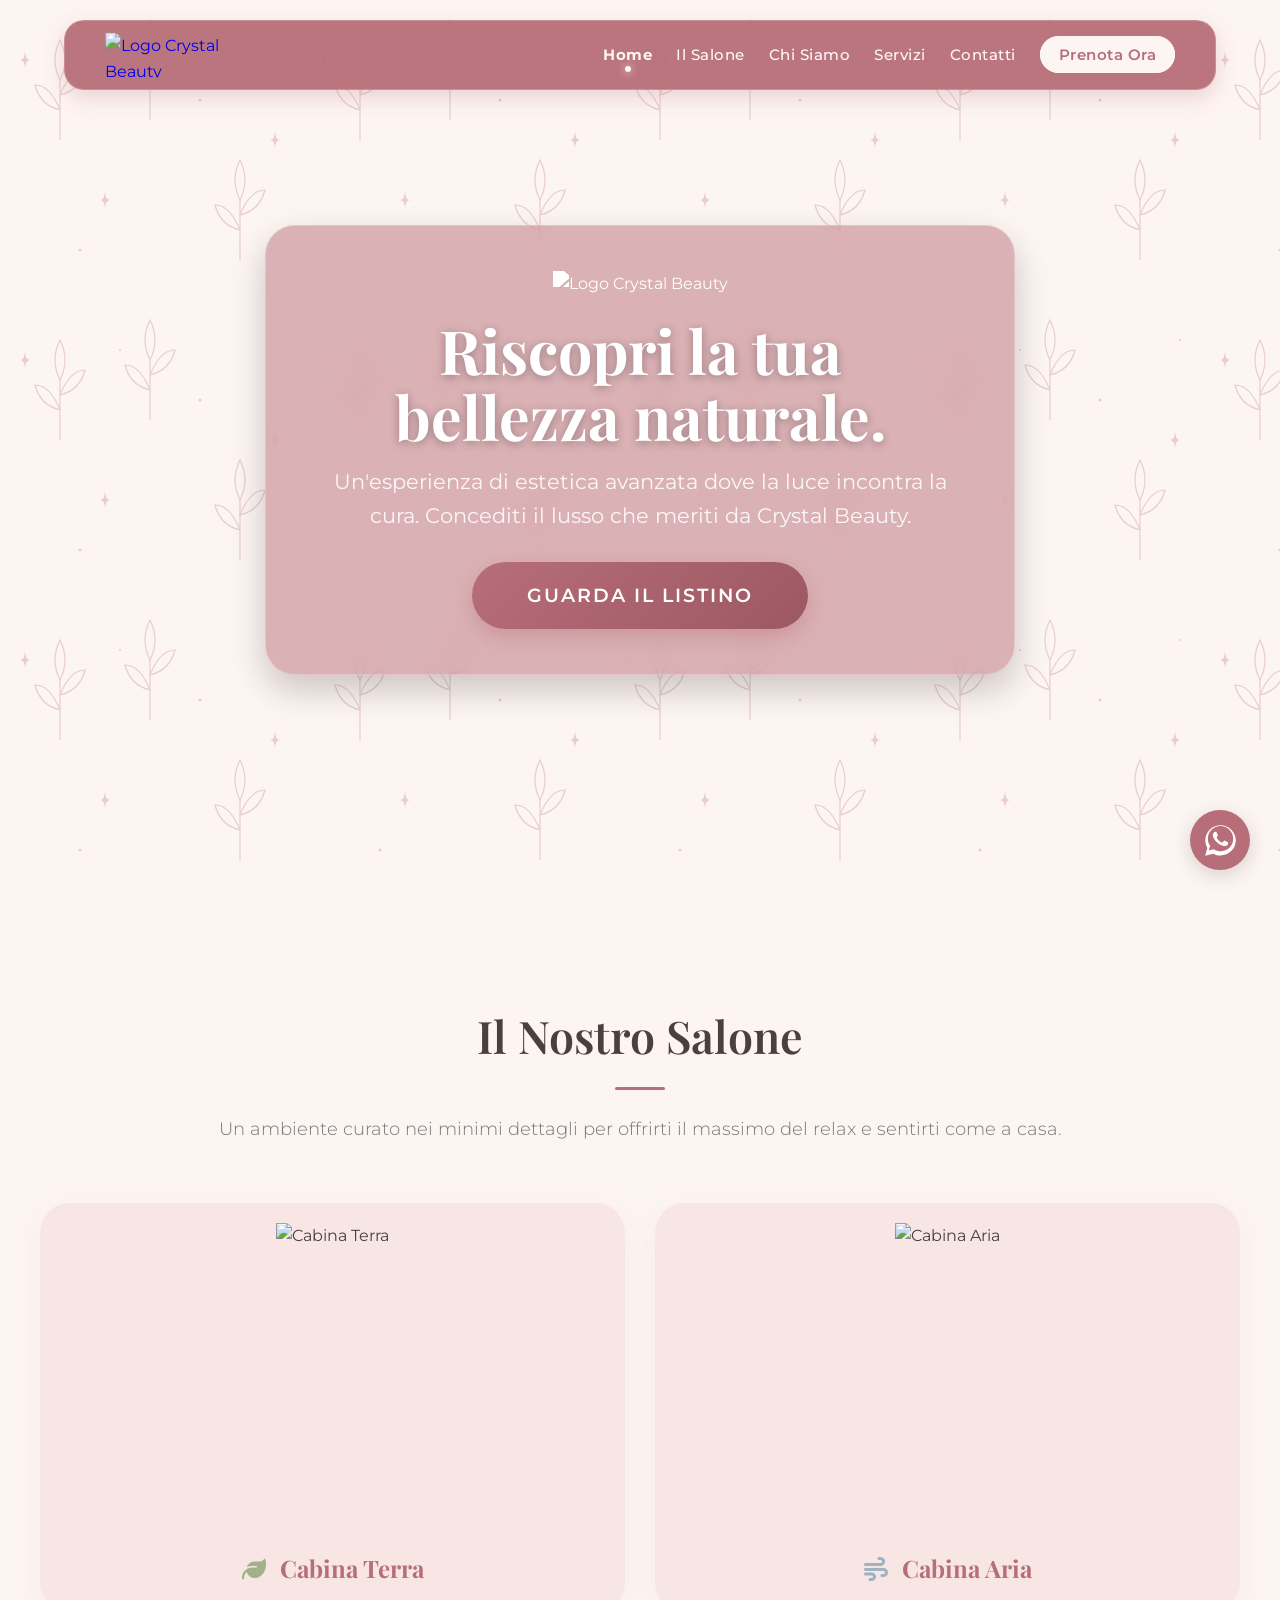
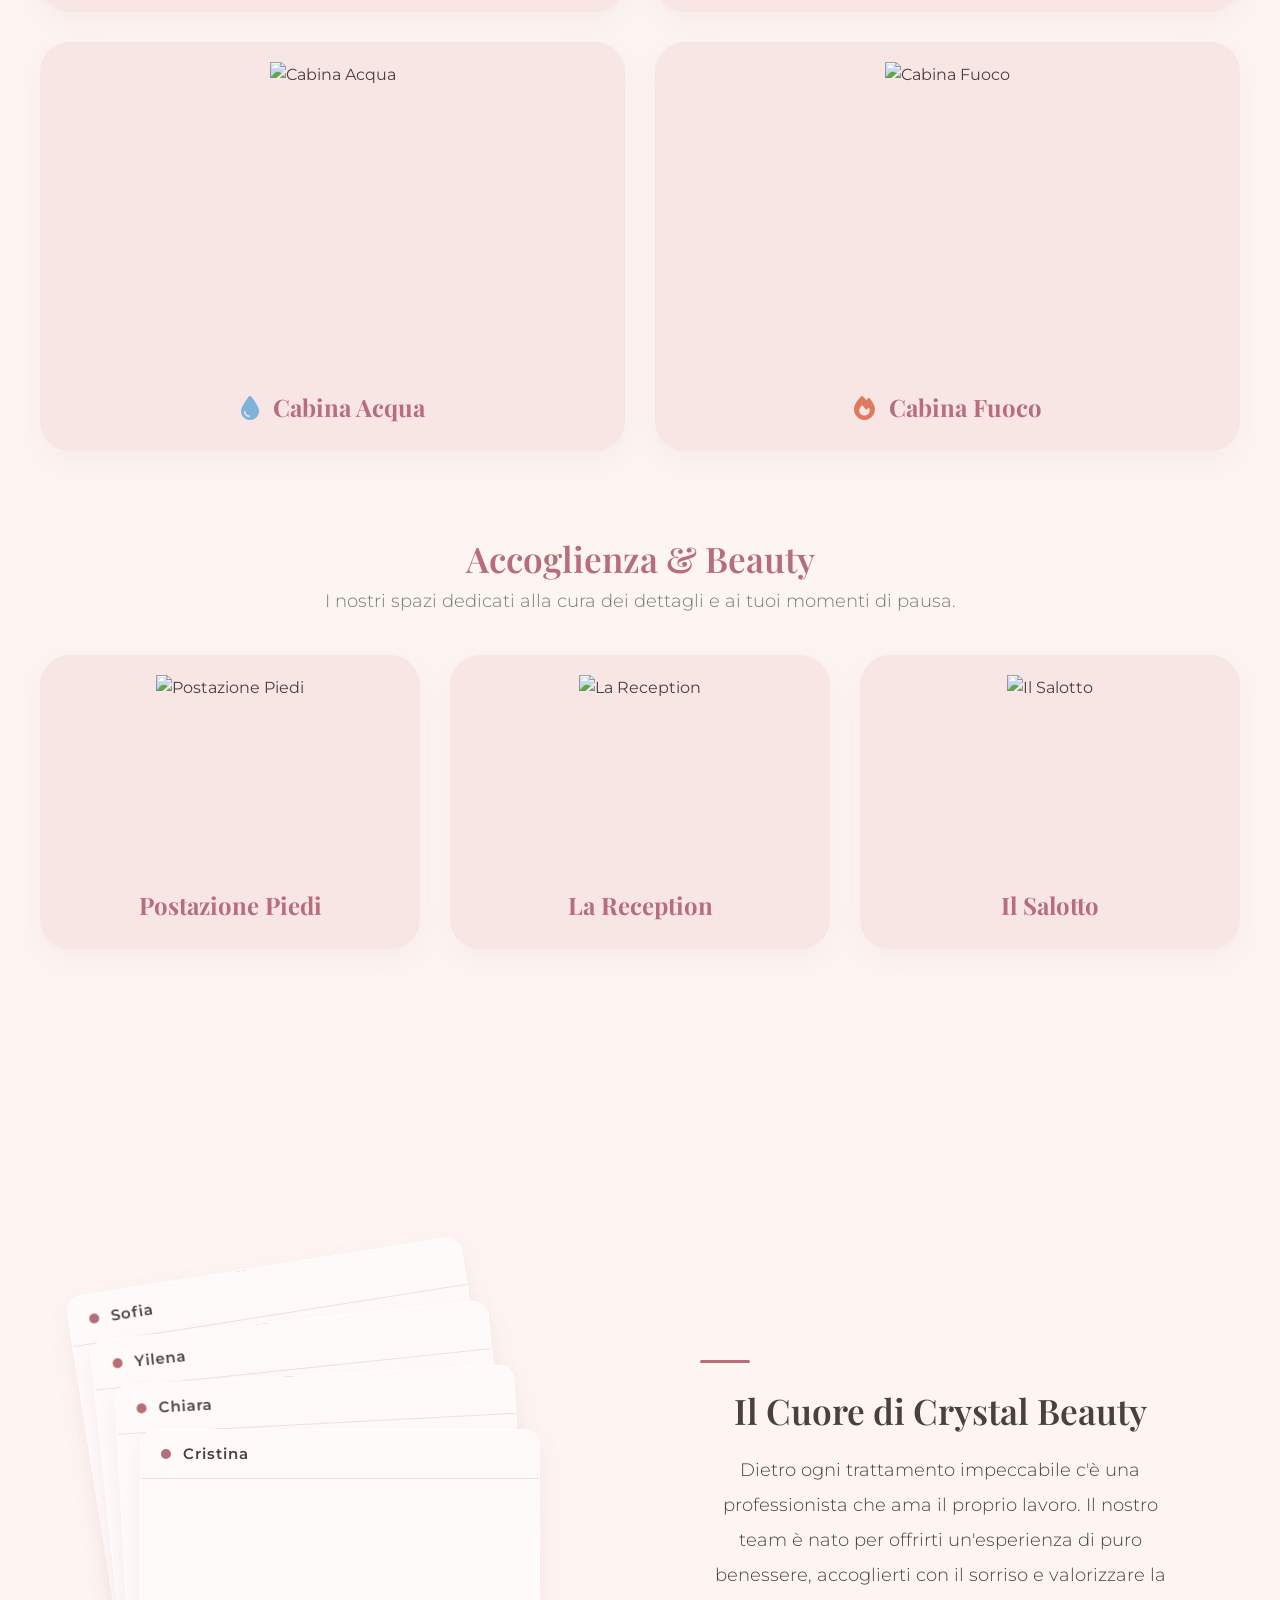
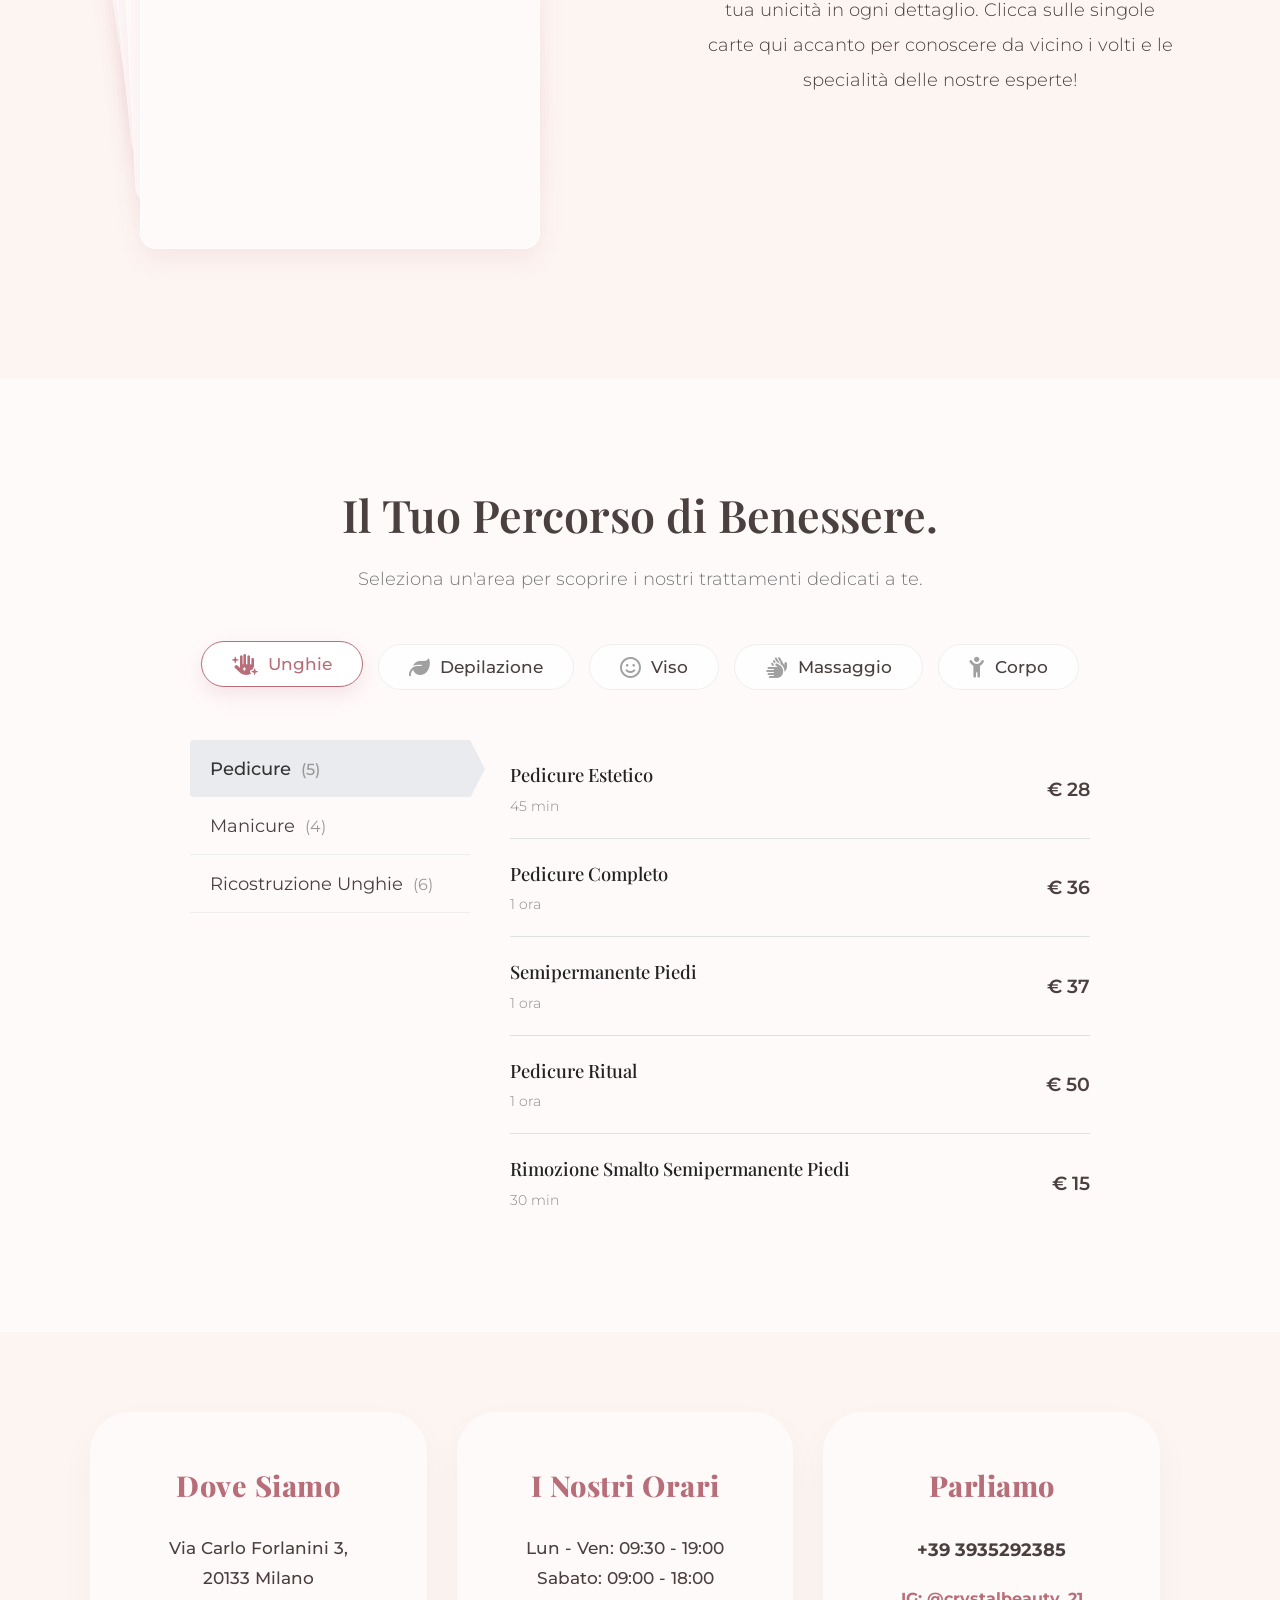
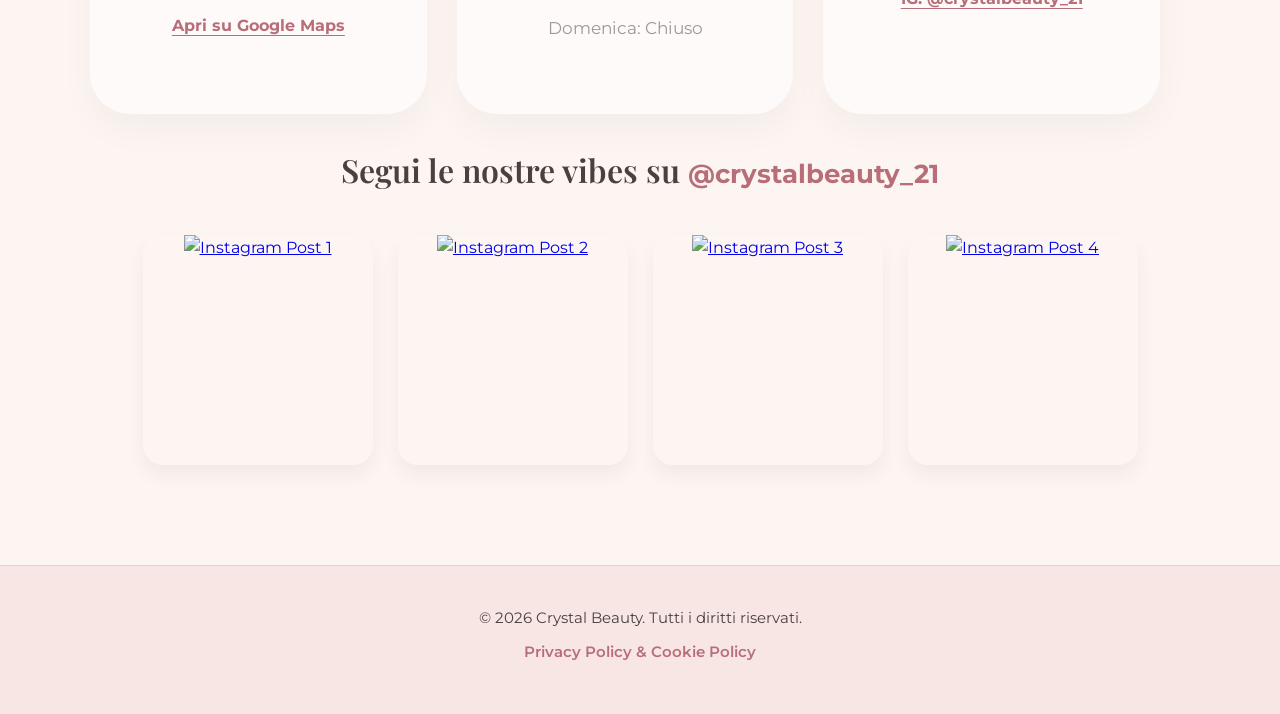
==== index.html @ d7a847da "Add files via upload" ====
<!DOCTYPE html>
<html lang="it">
<head>
    <meta charset="UTF-8">
    <meta name="viewport" content="width=device-width, initial-scale=1.0">
    <title>Crystal Beauty</title>
    <link rel="icon" type="image/png" href="img/logod.png">
    <meta name="description" content="Crystal Beauty: il tuo salone di estetica avanzata a Milano. Prenota ora per un'esperienza premium di benessere, cura del viso, corpo e massaggi.">
    <meta name="theme-color" content="#B76E79"> 
    
    <link rel="stylesheet" href="https://cdnjs.cloudflare.com/ajax/libs/font-awesome/6.4.0/css/all.min.css">
    <link href="https://fonts.googleapis.com/css2?family=Montserrat:wght@300;400;500&family=Playfair+Display:ital,wght@0,400;0,600;1,400&display=swap" rel="stylesheet">
    
    <link rel="stylesheet" href="style.css">
</head>
<body>

    <header class="glass-header">
        <a href="#home" class="logo">
            <img src="img/logo.png" alt="Logo Crystal Beauty" class="header-logo-img">
        </a>

        <nav class="desktop-nav">
            <a href="#home">Home</a>
            <a href="#il-salone">Il Salone</a>
            <a href="#chi-siamo">Chi Siamo</a>
            <a href="#servizi">Servizi</a>
            <a href="#contatti">Contatti</a>
            <a href="https://www.treatwell.it/salone/crystal-beauty-1/" class="nav-btn-prenota" target="_blank">Prenota Ora</a>
        </nav>

        <button class="hamburger-menu" id="hamburger-btn">
            <i class="fa-solid fa-bars"></i>
        </button>
    </header>

    <div class="mobile-menu-overlay" id="mobile-menu">
        <button class="close-menu" id="close-btn"><i class="fa-solid fa-xmark"></i></button>
        <nav class="mobile-nav">
            <a href="#home" class="mobile-link">Home</a>
            <a href="#il-salone" class="mobile-link">Il Salone</a>
            <a href="#chi-siamo" class="mobile-link">Chi Siamo</a>
            <a href="#servizi" class="mobile-link">Servizi</a>
            <a href="#contatti" class="mobile-link">Contatti</a>
            <a href="https://www.treatwell.it/salone/crystal-beauty-1/" class="nav-btn-prenota mobile-prenota" target="_blank">Prenota Ora</a>
        </nav>
    </div>

<section id="home" class="hero-modern">
        <div class="hero-overlay"></div>
        
        <div class="glass-box fade-in-up-slow">
            <img src="img/logo.png" alt="Logo Crystal Beauty" class="glass-logo">
            <h1>Riscopri la tua<br>bellezza naturale.</h1>
            <p>Un'esperienza di estetica avanzata dove la luce incontra la cura. Concediti il lusso che meriti da Crystal Beauty.</p>
            <a href="#servizi" class="btn-elegant">Guarda il listino</a>
        </div>
    </section>


<section id="il-salone" class="salon-section fade-in-up-slow">
    <div class="salon-container">
        
        <div class="section-title-wrapper">
            <h2>Il Nostro Salone</h2>
            <div class="accent-line center-line"></div>
            <p>Un ambiente curato nei minimi dettagli per offrirti il massimo del relax e sentirti come a casa.</p>
        </div>

        <div class="salon-gallery featured-rooms">
            <div class="salon-card theme-terra">
                <div class="salon-img-wrapper">
                    <img src="img/salone/cabina_terra.jpeg" alt="Cabina Terra">
                </div>
                <h4 class="salon-name"><i class="fa-solid fa-leaf"></i> Cabina Terra</h4>
            </div>

            <div class="salon-card theme-aria">
                <div class="salon-img-wrapper">
                    <img src="img/salone/cabina_aria.jpeg" alt="Cabina Aria">
                </div>
                <h4 class="salon-name"><i class="fa-solid fa-wind"></i> Cabina Aria</h4>
            </div>

            <div class="salon-card theme-acqua">
                <div class="salon-img-wrapper">
                    <img src="img/salone/cabina_acqua.jpeg" alt="Cabina Acqua">
                </div>
                <h4 class="salon-name"><i class="fa-solid fa-droplet"></i> Cabina Acqua</h4>
            </div>

            <div class="salon-card theme-fuoco">
                <div class="salon-img-wrapper">
                    <img src="img/salone/cabina_fuoco.jpeg" alt="Cabina Fuoco">
                </div>
                <h4 class="salon-name"><i class="fa-solid fa-fire"></i> Cabina Fuoco</h4>
            </div>
        </div> 

        <div class="section-title-wrapper" style="margin-top: 80px; margin-bottom: 40px;">
            <h3 style="font-family: 'Playfair Display', serif; font-size: 2.2rem; color: var(--oro-rosa);">Accoglienza & Beauty</h3>
            <p>I nostri spazi dedicati alla cura dei dettagli e ai tuoi momenti di pausa.</p>
        </div>

        <div class="salon-gallery secondary-rooms">
            
            <div class="salon-card">
                <div class="salon-img-wrapper">
                    <img src="img/salone/postazione_piedi.jpeg" alt="Postazione Piedi">
                </div>
                <h4 class="salon-name">Postazione Piedi</h4>
            </div>

            <div class="salon-card">
                <div class="salon-img-wrapper">
                    <img src="img/salone/reception.jpeg" alt="La Reception">
                </div>
                <h4 class="salon-name">La Reception</h4>
            </div>

            <div class="salon-card">
                <div class="salon-img-wrapper">
                    <img src="img/salone/salotto.jpeg" alt="Il Salotto">
                </div>
                <h4 class="salon-name">Il Salotto</h4>
            </div>
            
        </div> 

    </div>
</section> 


    <section id="chi-siamo" class="chi-siamo-section">
        <div class="chi-siamo-container fade-in-up-slow">
            
            <div class="team-cards-col">
                <div class="cards-stack">
                    <div class="team-card card-1" data-id="Cristina">
                        <h4 class="card-name">Cristina</h4>
                        <img src="img/chi siamo/cristina.jpeg" alt="Cristina - La Crystal Boss" loading="lazy">
                    </div>
                    
                    <div class="team-card card-2" data-id="Chiara">
                        <h4 class="card-name">Chiara</h4>
                            <img src="img/chi siamo/chiara.jpg" alt="Chiara" loading="lazy">
                    </div>
                    
                    <div class="team-card card-3" data-id="Yilena">
                        <h4 class="card-name">Yilena</h4>
                        <img src="img/chi siamo/yilena.jpg" alt="Yilena" loading="lazy">
                    </div>

                    <div class="team-card card-4" data-id="Sofia">
                        <h4 class="card-name">Sofia</h4>
                        <img src="img/chi siamo/sofia.jpg" alt="Sofia" loading="lazy">
                    </div>
                </div>
            </div>

            <div class="team-text-col">
                <div class="accent-line"></div>
                <div class="dynamic-text-wrapper" id="text-wrapper">
                    <h3 id="team-title">Il Cuore di Crystal Beauty</h3>
                    <p id="team-desc">Dietro ogni trattamento impeccabile c'è una professionista che ama il proprio lavoro. Il nostro team è nato per offrirti un'esperienza di puro benessere, accoglierti con il sorriso e valorizzare la tua unicità in ogni dettaglio. Clicca sulle singole carte qui accanto per conoscere da vicino i volti e le specialità delle nostre esperte!</p>
                </div>
            </div>

        </div>
    </section>

    <!-- ==========================================
     SEZIONE MENU SERVIZI
     ========================================== -->
<section class="services-menu" id="servizi">
    <div class="menu-container fade-in-up-slow">
        
        <!-- Intestazione -->
        <div class="menu-header">
            <h2>Il Tuo Percorso di Benessere.</h2>
            <p>Seleziona un'area per scoprire i nostri trattamenti dedicati a te.</p>
        </div>

        <!-- Tabs di Navigazione (Pills) -->
        <div class="menu-tabs">
            <button class="tab-btn active" data-target="unghie">
                <i class="fa-solid fa-hand-sparkles"></i>
                <span> Unghie</span>
            </button>
            <button class="tab-btn" data-target="depilazione">
                <i class="fa-solid fa-leaf"></i>
                <span> Depilazione</span>
            </button>
            <button class="tab-btn" data-target="viso">
                <i class="fa-regular fa-face-smile"></i>
                <span> Viso</span>
            </button>
            <button class="tab-btn" data-target="massaggio">
                <i class="fa-solid fa-hands"></i>
                <span> Massaggio</span>
            </button>
            <button class="tab-btn" data-target="corpo">
                <i class="fa-solid fa-child-reaching"></i>
                <span> Corpo</span>
            </button>
        </div>

        <!-- Contenitore dei Servizi Dinamici -->
        <div class="menu-content">

            <!-- CATEGORIA: UNGHIE -->
            <div class="service-category active" data-category="unghie">
    
    <div class="split-services-container">
        
        <div class="services-sidebar">
            <button class="sub-tab-btn active" data-sub="pedicure">
                Pedicure <span class="count">(5)</span>
            </button>
            <button class="sub-tab-btn" data-sub="manicure">
                Manicure <span class="count">(4)</span>
            </button>
            <button class="sub-tab-btn" data-sub="ricostruzione">
                Ricostruzione Unghie <span class="count">(6)</span>
            </button>
        </div>

        <div class="services-list-area">

        <!-- PANNELLO PEDICURE (Default Attivo) -->
            <div class="sub-panel active" id="pedicure">
                
                <div class="service-list-item">
                    <div class="service-list-info">
                        <h4>Pedicure Estetico</h4>
                        <p class="duration">45 min </p>
                    </div>
                    <div class="service-list-action">
                        <span class="price">€ 28</span>
                        </div>
                </div>

                <div class="service-list-item">
                    <div class="service-list-info">
                        <h4>Pedicure Completo</h4>
                        <p class="duration">1 ora </p>
                    </div>
                    <div class="service-list-action">
                        <span class="price">€ 36</span>
                    </div>
                </div>

                <div class="service-list-item">
                    <div class="service-list-info">
                        <h4>Semipermanente Piedi</h4>
                        <p class="duration">1 ora </p>
                    </div>
                    <div class="service-list-action">
                        <span class="price">€ 37</span>
                    </div>
                </div>

                <div class="service-list-item">
                    <div class="service-list-info">
                        <h4>Pedicure Ritual</h4>
                        <p class="duration">1 ora </p>
                    </div>
                    <div class="service-list-action">
                        <span class="price">€ 50</span>
                    </div>
                </div>

                <div class="service-list-item">
                    <div class="service-list-info">
                        <h4>Rimozione Smalto Semipermanente Piedi</h4>
                        <p class="duration">30 min </p>
                    </div>
                    <div class="service-list-action">
                        <span class="price">€ 15</span>
                    </div>
                </div>

            </div>

            <!-- PANNELLO: MANICURE -->
            <div class="sub-panel" id="manicure">
                
                <div class="service-list-item">
                    <div class="service-list-info">
                        <h4>Manicure Semipermanente</h4>
                        <p class="duration">1 ora</p>
                    </div>
                    <div class="service-list-action">
                        <span class="price">€ 37</span>
                    </div>
                </div>

                <div class="service-list-item">
                    <div class="service-list-info">
                        <h4>Manicure Ritual</h4>
                        <p class="duration">40 min</p>
                    </div>
                    <div class="service-list-action">
                        <span class="price">€ 30</span>
                    </div>
                </div>

                <div class="service-list-item">
                    <div class="service-list-info">
                        <h4>Manicure</h4>
                        <p class="duration">30 min</p>
                    </div>
                    <div class="service-list-action">
                        <span class="price">€ 17</span>
                    </div>
                </div>

                <div class="service-list-item">
                    <div class="service-list-info">
                        <h4>Rimozione Smalto semipermanente mani</h4>
                        <p class="duration">30 min</p>
                    </div>
                    <div class="service-list-action">
                        <span class="price">€ 15</span>
                    </div>
                </div>

            </div>

            <!-- PANNELLO: RICOSTRUZIONE -->
            <div class="sub-panel" id="ricostruzione">
                
                <div class="service-list-item">
                    <div class="service-list-info">
                        <h4>Ricostruzione Unghie Gel</h4>
                        <p class="duration">2 ore</p>
                    </div>
                    <div class="service-list-action">
                        <span class="price">€ 80</span>
                    </div>
                </div>

                <div class="service-list-item">
                    <div class="service-list-info">
                        <h4>Refill Unghie Gel</h4>
                        <p class="duration">1 ora 15 min</p>
                    </div>
                    <div class="service-list-action">
                        <span class="price">€ 42</span>
                    </div>
                </div>

                <div class="service-list-item">
                    <div class="service-list-info">
                        <h4>Indurimento in Gel Unghia Naturale</h4>
                        <p class="duration">1 ora 15 min</p>
                    </div>
                    <div class="service-list-action">
                        <span class="price">€ 56</span>
                    </div>
                </div>

                <div class="service-list-item">
                    <div class="service-list-info">
                        <h4>Rimozione Gel</h4>
                        <p class="duration">30 min</p>
                    </div>
                    <div class="service-list-action">
                        <span class="price">€ 20</span>
                    </div>
                </div>

                <div class="service-list-item">
                    <div class="service-list-info">
                        <h4>French o Babyboomer</h4>
                        <p class="duration">15 min</p>
                    </div>
                    <div class="service-list-action">
                        <span class="price">€ 5</span>
                    </div>
                </div>

                <div class="service-list-item">
                    <div class="service-list-info">
                        <h4>Nail Art</h4>
                        <p class="duration">15 min</p>
                    </div>
                    <div class="service-list-action">
                        <span class="price">€ 5</span>
                    </div>
                </div>

            </div>

        </div>
    </div>
</div>

            <!-- ========================================== -->
            <!-- CATEGORIA: DEPILAZIONE                     -->
            <!-- ========================================== -->
            <!-- Ricorda: NESSUN 'active' qui nel contenitore principale -->
            <div class="service-category" data-category="depilazione">
                
                <div class="split-services-container">
                    
                    <!-- Sidebar Sinistra -->
                    <div class="services-sidebar">
                        <button class="sub-tab-btn active" data-sub="cera-brasiliana">
                            Epilazione Cera Brasiliana Skin's <span class="count">(4)</span>
                        </button>
                        <button class="sub-tab-btn" data-sub="cera-classica">
                            Epilazione Cera Classica <span class="count">(6)</span>
                        </button>
                        <button class="sub-tab-btn" data-sub="permanente">
                            Epilazione Permanente <span class="count">(4)</span>
                        </button>
                        <!-- <button class="sub-tab-btn" data-sub="a-cera">
                            Epilazione A Cera <span class="count">(1)</span>
                        </button> -->
                    </div>

                    <!-- Area Lista Destra -->
                    <div class="services-list-area">
                        
                        <!-- PANNELLO: CERA BRASILIANA -->
                        <div class="sub-panel active" id="cera-brasiliana">
                            
                            <!-- TENDINA 1: Gambe -->
                            <div class="accordion-item">
                                <!-- Intestazione cliccabile con freccia -->
                                <div class="accordion-header">
                                    <h4 class="serif-title">Cera Brasiliana Gambe Skin's</h4>
                                    <span class="accordion-icon"><i class="fa-solid fa-chevron-down"></i></span>
                                </div>
                                
                                <!-- Sottomenu a comparsa -->
                                <div class="accordion-content">
                                    <div class="sub-service-row">
                                        <div class="service-list-info">
                                            <h4>Mezza Gamba</h4>
                                            <p class="duration">30 min</p>
                                        </div>
                                        <div class="service-list-action">
                                            <span class="price">€ 25</span>
                                        </div>
                                    </div>
                                    <div class="sub-service-row">
                                        <div class="service-list-info">
                                            <h4>Cosce</h4>
                                            <p class="duration">20 min</p>
                                        </div>
                                        <div class="service-list-action">
                                            <span class="price">€ 28</span>
                                        </div>
                                    </div>
                                    <div class="sub-service-row">
                                        <div class="service-list-info">
                                            <h4>Gamba Intera</h4>
                                            <p class="duration">45 min</p>
                                        </div>
                                        <div class="service-list-action">
                                            <span class="price">€ 45</span>
                                        </div>
                                    </div>
                                </div>
                            </div>

                            <!-- TENDINA 2: Inguine -->
                            <div class="accordion-item">
                                <div class="accordion-header">
                                    <h4 class="serif-title">Cera Brasiliana Inguine Skin's</h4>
                                    <span class="accordion-icon"><i class="fa-solid fa-chevron-down"></i></span>
                                </div>
                                
                                <div class="accordion-content">
                                    <div class="sub-service-row">
                                        <div class="service-list-info">
                                            <h4>Inguine Parziale</h4>
                                            <p class="duration">15 min</p>
                                        </div>
                                        <div class="service-list-action">
                                            <span class="price">€ 22</span>
                                        </div>
                                    </div>
                                    <div class="sub-service-row">
                                        <div class="service-list-info">
                                            <h4>Inguine Brasiliano</h4>
                                            <p class="duration">30 min</p>
                                        </div>
                                        <div class="service-list-action">
                                            <span class="price">€ 27</span>
                                        </div>
                                    </div>
                                    <div class="sub-service-row">
                                        <div class="service-list-info">
                                            <h4>Inguine Totale</h4>
                                            <p class="duration">30 min</p>
                                        </div>
                                        <div class="service-list-action">
                                            <span class="price">€ 35</span>
                                        </div>
                                    </div>
                                </div>
                            </div>

                            <!-- TENDINA 3: Braccia -->
                            <div class="accordion-item">
                                <div class="accordion-header">
                                    <h4 class="serif-title">Cera Brasiliana Braccia Skin's</h4>
                                    <span class="accordion-icon"><i class="fa-solid fa-chevron-down"></i></span>
                                </div>
                                
                                <div class="accordion-content">
                                    <div class="sub-service-row">
                                        <div class="service-list-info">
                                            <h4>Ascelle</h4>
                                            <p class="duration">15 min</p>
                                        </div>
                                        <div class="service-list-action">
                                            <span class="price">€ 16</span>
                                        </div>
                                    </div>

                                    <div class="sub-service-row">
                                        <div class="service-list-info">
                                            <h4>Avambraccio</h4>
                                            <p class="duration">20 min</p>
                                        </div>
                                        <div class="service-list-action">
                                            <span class="price">€ 19</span>
                                        </div>
                                    </div>

                                    <div class="sub-service-row">
                                        <div class="service-list-info">
                                            <h4>Braccia Intere</h4>
                                            <p class="duration">30 min</p>
                                        </div>
                                        <div class="service-list-action">
                                            <span class="price">€ 31</span>
                                        </div>
                                    </div>
                                </div>
                            </div>

                        <!-- TENDINA 4: Uomo - Corpo -->
                            <div class="accordion-item">
                                <div class="accordion-header">
                                    <h4 class="serif-title">Uomo - Cera Brasiliana Corpo Skins</h4>
                                    <span class="accordion-icon"><i class="fa-solid fa-chevron-down"></i></span>
                                </div>
                                
                                <div class="accordion-content">
                                    <div class="sub-service-row">
                                        <div class="service-list-info">
                                            <h4>Ascelle</h4>
                                            <p class="duration">20 min</p>
                                        </div>
                                        <div class="service-list-action">
                                            <span class="price">€ 20</span>
                                        </div>
                                    </div>

                                    <div class="sub-service-row">
                                        <div class="service-list-info">
                                            <h4>Spalle</h4>
                                            <p class="duration">25 min</p>
                                        </div>
                                        <div class="service-list-action">
                                            <span class="price">€ 21</span>
                                        </div>
                                    </div>

                                    <div class="sub-service-row">
                                        <div class="service-list-info">
                                            <h4>Mezza gamba</h4>
                                            <p class="duration">30 min</p>
                                        </div>
                                        <div class="service-list-action">
                                            <span class="price">€ 30</span>
                                        </div>
                                    </div>

                                    <div class="sub-service-row">
                                        <div class="service-list-info">
                                            <h4>Gamba intera</h4>
                                            <p class="duration">50 min</p>
                                        </div>
                                        <div class="service-list-action">
                                            <span class="price">€ 55</span>
                                        </div>
                                    </div>

                                    <div class="sub-service-row">
                                        <div class="service-list-info">
                                            <h4>Braccia intere</h4>
                                            <p class="duration">30 min</p>
                                        </div>
                                        <div class="service-list-action">
                                            <span class="price">€ 37</span>
                                        </div>
                                    </div>

                                    <div class="sub-service-row">
                                        <div class="service-list-info">
                                            <h4>Schiena</h4>
                                            <p class="duration">30 min</p>
                                        </div>
                                        <div class="service-list-action">
                                            <span class="price">€ 37</span>
                                        </div>
                                    </div>

                                    <div class="sub-service-row">
                                        <div class="service-list-info">
                                            <h4>Addome completo</h4>
                                            <p class="duration">45 min</p>
                                        </div>
                                        <div class="service-list-action">
                                            <span class="price">€ 42</span>
                                        </div>
                                    </div>

                                </div>
                            </div>

                        </div> <!-- Fine Pannello -->


                        <!-- PANNELLO: CERA CLASSICA -->
                        <div class="sub-panel" id="cera-classica">
                            
                            <!-- 1. TENDINA: Cera Gambe -->
                            <div class="accordion-item">
                                <div class="accordion-header">
                                    <h4 class="serif-title">Cera Gambe</h4>
                                    <span class="accordion-icon"><i class="fa-solid fa-chevron-down"></i></span>
                                </div>
                                
                                <div class="accordion-content">
                                    <div class="sub-service-row">
                                        <div class="service-list-info">
                                            <h4>Mezza Gamba</h4>
                                            <p class="duration">15 min</p>
                                        </div>
                                        <div class="service-list-action">
                                            <span class="price">€ 17</span>
                                        </div>
                                    </div>
                                    <div class="sub-service-row">
                                        <div class="service-list-info">
                                            <h4>Gamba Intera</h4>
                                            <p class="duration">30 min</p>
                                        </div>
                                        <div class="service-list-action">
                                            <span class="price">€ 29</span>
                                        </div>
                                    </div>
                                </div>
                            </div>

                            <!-- 2. TENDINA: Cera Inguine -->
                            <div class="accordion-item">
                                <div class="accordion-header">
                                    <h4 class="serif-title">Cera Inguine</h4>
                                    <span class="accordion-icon"><i class="fa-solid fa-chevron-down"></i></span>
                                </div>
                                
                                <div class="accordion-content">
                                    <div class="sub-service-row">
                                        <div class="service-list-info">
                                            <h4>Inguine brasiliana</h4>
                                            <p class="duration">15 min</p>
                                        </div>
                                        <div class="service-list-action">
                                            <span class="price">€ 15</span>
                                        </div>
                                    </div>
                                    <div class="sub-service-row">
                                        <div class="service-list-info">
                                            <h4>Inguine totale</h4>
                                            <p class="duration">15 min</p>
                                        </div>
                                        <div class="service-list-action">
                                            <span class="price">€ 17</span>
                                        </div>
                                    </div>
                                </div>
                            </div>

                            <!-- 3. SERVIZIO SINGOLO: Cera Ascelle -->
                            <div class="service-list-item">
                                <div class="service-list-info">
                                    <h4 class="serif-title">Cera Ascelle</h4>
                                    <p class="duration">15 min</p>
                                </div>
                                <div class="service-list-action">
                                    <span class="price">€ 10</span>
                                </div>
                            </div>

                            <!-- 4. SERVIZIO SINGOLO: Cera Braccia -->
                            <div class="service-list-item">
                                <div class="service-list-info">
                                    <h4 class="serif-title">Cera Braccia</h4>
                                    <p class="duration">20 min</p>
                                </div>
                                <div class="service-list-action">
                                    <span class="price">€ 14</span>
                                </div>
                            </div>

                            <!-- 5. SERVIZIO SINGOLO: Cera Glutei -->
                            <div class="service-list-item">
                                <div class="service-list-info">
                                    <h4 class="serif-title">Cera Glutei</h4>
                                    <p class="duration">15 min</p>
                                </div>
                                <div class="service-list-action">
                                    <span class="price">€ 10</span>
                                </div>
                            </div>

                            <!-- 6. TENDINA: Uomo - Cera Corpo -->
                            <div class="accordion-item">
                                <div class="accordion-header">
                                    <h4 class="serif-title">Uomo - Cera Corpo</h4>
                                    <span class="accordion-icon"><i class="fa-solid fa-chevron-down"></i></span>
                                </div>
                                
                                <div class="accordion-content">
                                    <div class="sub-service-row">
                                        <div class="service-list-info">
                                            <h4>Ascelle</h4>
                                            <p class="duration">20 min</p>
                                        </div>
                                        <div class="service-list-action">
                                            <span class="price">€ 10</span>
                                        </div>
                                    </div>

                                    <div class="sub-service-row">
                                        <div class="service-list-info">
                                            <h4>Spalle</h4>
                                            <p class="duration">20 min</p>
                                        </div>
                                        <div class="service-list-action">
                                            <span class="price">€ 15</span>
                                        </div>
                                    </div>

                                    <div class="sub-service-row">
                                        <div class="service-list-info">
                                            <h4>Braccia Intere</h4>
                                            <p class="duration">30 min</p>
                                        </div>
                                        <div class="service-list-action">
                                            <span class="price">€ 17</span>
                                        </div>
                                    </div>

                                    <div class="sub-service-row">
                                        <div class="service-list-info">
                                            <h4>Addome</h4>
                                            <p class="duration">30 min</p>
                                        </div>
                                        <div class="service-list-action">
                                            <span class="price">€ 30</span>
                                        </div>
                                    </div>

                                    <div class="sub-service-row">
                                        <div class="service-list-info">
                                            <h4>Schiena</h4>
                                            <p class="duration">30 min</p>
                                        </div>
                                        <div class="service-list-action">
                                            <span class="price">€ 30</span>
                                        </div>
                                    </div>

                                    <div class="sub-service-row">
                                        <div class="service-list-info">
                                            <h4>Gamba Intera</h4>
                                            <p class="duration">50 min</p>
                                        </div>
                                        <div class="service-list-action">
                                            <span class="price">€ 32</span>
                                        </div>
                                    </div>
                                </div>
                            </div>

                        </div> <!-- Fine Pannello Cera Classica -->

                        <!-- PANNELLO: PERMANENTE -->
                        <div class="sub-panel" id="permanente">
                            
                            <!-- 1. TENDINA: Epilazione Laser Viso -->
                            <div class="accordion-item">
                                <div class="accordion-header">
                                    <h4 class="serif-title">Epilazione Laser Viso</h4>
                                    <span class="accordion-icon"><i class="fa-solid fa-chevron-down"></i></span>
                                </div>
                                <div class="accordion-content">
                                    <div class="sub-service-row">
                                        <div class="service-list-info">
                                            <h4>Basette</h4>
                                            <p class="duration">15 min</p>
                                        </div>
                                        <div class="service-list-action">
                                            <span class="price">€ 30</span>
                                        </div>
                                    </div>
                                    <div class="sub-service-row">
                                        <div class="service-list-info">
                                            <h4>Labbro Superiore</h4>
                                            <p class="duration">15 min</p>
                                        </div>
                                        <div class="service-list-action">
                                            <span class="price">€ 30</span>
                                        </div>
                                    </div>
                                    <div class="sub-service-row">
                                        <div class="service-list-info">
                                            <h4>Mento</h4>
                                            <p class="duration">15 min</p>
                                        </div>
                                        <div class="service-list-action">
                                            <span class="price">€ 30</span>
                                        </div>
                                    </div>
                                </div>
                            </div>

                            <!-- 2. TENDINA: Epilazione Laser Corpo -->
                            <div class="accordion-item">
                                <div class="accordion-header">
                                    <h4 class="serif-title">Epilazione Laser Corpo</h4>
                                    <span class="accordion-icon"><i class="fa-solid fa-chevron-down"></i></span>
                                </div>
                                <div class="accordion-content">
                                    <div class="sub-service-row">
                                        <div class="service-list-info">
                                            <h4>Ascelle</h4>
                                            <p class="duration">15 min</p>
                                        </div>
                                        <div class="service-list-action"><span class="price">€ 30</span></div>
                                    </div>
                                    <div class="sub-service-row">
                                        <div class="service-list-info">
                                            <h4>Linea Alba</h4>
                                            <p class="duration">15 min</p>
                                        </div>
                                        <div class="service-list-action"><span class="price">€ 30</span></div>
                                    </div>
                                    <div class="sub-service-row">
                                        <div class="service-list-info">
                                            <h4>Mani</h4>
                                            <p class="duration">15 min</p>
                                        </div>
                                        <div class="service-list-action"><span class="price">€ 30</span></div>
                                    </div>
                                    <div class="sub-service-row">
                                        <div class="service-list-info">
                                            <h4>Piedi</h4>
                                            <p class="duration">15 min</p>
                                        </div>
                                        <div class="service-list-action"><span class="price">€ 30</span></div>
                                    </div>
                                    <div class="sub-service-row">
                                        <div class="service-list-info">
                                            <h4>Addome</h4>
                                            <p class="duration">15 min</p>
                                        </div>
                                        <div class="service-list-action"><span class="price">€ 40</span></div>
                                    </div>
                                    <div class="sub-service-row">
                                        <div class="service-list-info">
                                            <h4>Glutei</h4>
                                            <p class="duration">15 min</p>
                                        </div>
                                        <div class="service-list-action"><span class="price">€ 40</span></div>
                                    </div>
                                    <div class="sub-service-row">
                                        <div class="service-list-info">
                                            <h4>Inguine</h4>
                                            <p class="duration">20 min</p>
                                        </div>
                                        <div class="service-list-action"><span class="price">€ 40</span></div>
                                    </div>
                                    <div class="sub-service-row">
                                        <div class="service-list-info">
                                            <h4>Schiena</h4>
                                            <p class="duration">15 min</p>
                                        </div>
                                        <div class="service-list-action"><span class="price">€ 50</span></div>
                                    </div>
                                    <div class="sub-service-row">
                                        <div class="service-list-info">
                                            <h4>Braccia</h4>
                                            <p class="duration">15 min</p>
                                        </div>
                                        <div class="service-list-action"><span class="price">€ 60</span></div>
                                    </div>
                                    <div class="sub-service-row">
                                        <div class="service-list-info">
                                            <h4>Mezza Gamba</h4>
                                            <p class="duration">30 min</p>
                                        </div>
                                        <div class="service-list-action"><span class="price">€ 80</span></div>
                                    </div>
                                    <div class="sub-service-row">
                                        <div class="service-list-info">
                                            <h4>Coscia</h4>
                                            <p class="duration">30 min</p>
                                        </div>
                                        <div class="service-list-action"><span class="price">€ 90</span></div>
                                    </div>
                                    <div class="sub-service-row">
                                        <div class="service-list-info">
                                            <h4>Gamba Intera</h4>
                                            <p class="duration">1 ora</p>
                                        </div>
                                        <div class="service-list-action"><span class="price">€ 160</span></div>
                                    </div>
                                </div>
                            </div>

                            <!-- 3. TENDINA: Uomo - Epilazione Laser Viso -->
                            <div class="accordion-item">
                                <div class="accordion-header">
                                    <h4 class="serif-title">Uomo - Epilazione Laser Viso</h4>
                                    <span class="accordion-icon"><i class="fa-solid fa-chevron-down"></i></span>
                                </div>
                                <div class="accordion-content">
                                    <div class="sub-service-row">
                                        <div class="service-list-info">
                                            <h4>Basette</h4>
                                            <p class="duration">15 min</p>
                                        </div>
                                        <div class="service-list-action"><span class="price">€ 30</span></div>
                                    </div>
                                    <div class="sub-service-row">
                                        <div class="service-list-info">
                                            <h4>Zigomi</h4>
                                            <p class="duration">15 min</p>
                                        </div>
                                        <div class="service-list-action"><span class="price">€ 30</span></div>
                                    </div>
                                    <div class="sub-service-row">
                                        <div class="service-list-info">
                                            <h4>Collo</h4>
                                            <p class="duration">30 min</p>
                                        </div>
                                        <div class="service-list-action"><span class="price">€ 40</span></div>
                                    </div>
                                </div>
                            </div>

                            <!-- 4. TENDINA: Uomo - Epilazione Laser Corpo -->
                            <div class="accordion-item">
                                <div class="accordion-header">
                                    <h4 class="serif-title">Uomo - Epilazione Laser Corpo</h4>
                                    <span class="accordion-icon"><i class="fa-solid fa-chevron-down"></i></span>
                                </div>
                                <div class="accordion-content">
                                    <div class="sub-service-row">
                                        <div class="service-list-info">
                                            <h4>Mani</h4>
                                            <p class="duration">15 min</p>
                                        </div>
                                        <div class="service-list-action"><span class="price">€ 30</span></div>
                                    </div>
                                    <div class="sub-service-row">
                                        <div class="service-list-info">
                                            <h4>Piedi</h4>
                                            <p class="duration">15 min</p>
                                        </div>
                                        <div class="service-list-action"><span class="price">€ 30</span></div>
                                    </div>
                                    <div class="sub-service-row">
                                        <div class="service-list-info">
                                            <h4>Ascelle</h4>
                                            <p class="duration">15 min</p>
                                        </div>
                                        <div class="service-list-action"><span class="price">€ 40</span></div>
                                    </div>
                                    <div class="sub-service-row">
                                        <div class="service-list-info">
                                            <h4>Spalle</h4>
                                            <p class="duration">30 min</p>
                                        </div>
                                        <div class="service-list-action"><span class="price">€ 40</span></div>
                                    </div>
                                    <div class="sub-service-row">
                                        <div class="service-list-info">
                                            <h4>Addome</h4>
                                            <p class="duration">30 min</p>
                                        </div>
                                        <div class="service-list-action"><span class="price">€ 50</span></div>
                                    </div>
                                    <div class="sub-service-row">
                                        <div class="service-list-info">
                                            <h4>Schiena</h4>
                                            <p class="duration">30 min</p>
                                        </div>
                                        <div class="service-list-action"><span class="price">€ 50</span></div>
                                    </div>
                                    <div class="sub-service-row">
                                        <div class="service-list-info">
                                            <h4>Braccia Intere</h4>
                                            <p class="duration">30 min</p>
                                        </div>
                                        <div class="service-list-action"><span class="price">€ 68</span></div>
                                    </div>
                                    <div class="sub-service-row">
                                        <div class="service-list-info">
                                            <h4>Mezza Gamba</h4>
                                            <p class="duration">40 min</p>
                                        </div>
                                        <div class="service-list-action"><span class="price">€ 90</span></div>
                                    </div>
                                    <div class="sub-service-row">
                                        <div class="service-list-info">
                                            <h4>Gamba Intera</h4>
                                            <p class="duration">1 ora</p>
                                        </div>
                                        <div class="service-list-action"><span class="price">€ 180</span></div>
                                    </div>
                                </div>
                            </div>

                        </div> <!-- Fine Pannello Permanente -->

                    </div>
                </div>
            </div>
            <!-- ========================================== -->
            <!-- FINE CATEGORIA DEPILAZIONE                 -->
            <!-- ========================================== -->

            <!-- ========================================== -->
            <!-- CATEGORIA: VISO                            -->
            <!-- ========================================== -->
            <div class="service-category" data-category="viso">
                
                <div class="split-services-container">
                    
                    <!-- Sidebar Sinistra -->
                    <div class="services-sidebar">
                        <button class="sub-tab-btn active" data-sub="trattamenti-viso">
                            Trattamenti Viso <span class="count">(7)</span>
                        </button>
                        <button class="sub-tab-btn" data-sub="pulizia-viso">
                            Pulizia Viso <span class="count">(4)</span>
                        </button>
                        <button class="sub-tab-btn" data-sub="trattamenti-rapidi">
                            Trattamenti Rapidi <span class="count">(2)</span>
                        </button>
                        <button class="sub-tab-btn" data-sub="macchinario">
                            Macchinari Avanzati <span class="count">(1)</span>
                        </button>
                    </div>

                    <!-- Area Lista Destra -->
                    <div class="services-list-area">
                        
                        <!-- PANNELLO 1: Trattamenti Viso (Attivo di default) -->
                        <div class="sub-panel active" id="trattamenti-viso">
                            
                            <div class="service-list-item">
                                <div class="service-list-info">
                                    <h4 class="serif-title">Skin Test</h4>
                                    <p class="duration">30 min</p>
                                </div>
                                <div class="service-list-action">
                                    <span class="price">€ 40</span>
                                </div>
                            </div>

                            <div class="service-list-item">
                                <div class="service-list-info">
                                    <h4 class="serif-title">Ha Hero Trattamento Idratante Rimpolpante</h4>
                                    <p class="duration">1 ora</p>
                                </div>
                                <div class="service-list-action">
                                    <span class="price">€ 60</span>
                                </div>
                            </div>

                            <div class="service-list-item">
                                <div class="service-list-info">
                                    <h4 class="serif-title">Sensitive Trattamento Pelli Sensibili</h4>
                                    <p class="duration">1 ora</p>
                                </div>
                                <div class="service-list-action">
                                    <span class="price">€ 55</span>
                                </div>
                            </div>

                            <div class="service-list-item">
                                <div class="service-list-info">
                                    <h4 class="serif-title">Purifying Trattamento Purificante</h4>
                                    <p class="duration">1 ora</p>
                                </div>
                                <div class="service-list-action">
                                    <span class="price">€ 55</span>
                                </div>
                            </div>

                            <div class="service-list-item">
                                <div class="service-list-info">
                                    <h4 class="serif-title">Trattamento Viso DETOXIUM</h4>
                                    <p class="duration">1 ora</p>
                                </div>
                                <div class="service-list-action">
                                    <span class="price">€ 55</span>
                                </div>
                            </div>

                            <div class="service-list-item">
                                <div class="service-list-info">
                                    <h4 class="serif-title">Iconic Trattamento Antietà</h4>
                                    <p class="duration">1 ora</p>
                                </div>
                                <div class="service-list-action">
                                    <span class="price">€ 60</span>
                                </div>
                            </div>

                            <div class="service-list-item">
                                <div class="service-list-info">
                                    <h4 class="serif-title">Icon Time Trattamento Viso Antietà Rimpolpante</h4>
                                    <p class="duration">1 ora</p>
                                </div>
                                <div class="service-list-action">
                                    <span class="price">€ 70</span>
                                </div>
                            </div>

                        </div> <!-- Fine Pannello Trattamenti Viso -->

                       <!-- PANNELLO 2: Pulizia Viso -->
                        <div class="sub-panel" id="pulizia-viso">
                            
                            <div class="service-list-item">
                                <div class="service-list-info">
                                    <h4 class="serif-title">Pulizia Viso</h4>
                                    <p class="duration">1 ora</p>
                                </div>
                                <div class="service-list-action">
                                    <span class="price">€ 50</span>
                                </div>
                            </div>

                            <div class="service-list-item">
                                <div class="service-list-info">
                                    <h4 class="serif-title">Pulizia Viso con Ultrasuoni</h4>
                                    <p class="duration">1 ora</p>
                                </div>
                                <div class="service-list-action">
                                    <span class="price">€ 60</span>
                                </div>
                            </div>

                            <div class="service-list-item">
                                <div class="service-list-info">
                                    <h4 class="serif-title">Pulizia Viso con Microdermoabrasione</h4>
                                    <p class="duration">1 ora</p>
                                </div>
                                <div class="service-list-action">
                                    <span class="price">€ 70</span>
                                </div>
                            </div>

                            <div class="service-list-item">
                                <div class="service-list-info">
                                    <h4 class="serif-title">Diamond Microdermoabrasione Viso</h4>
                                    <p class="duration">1 ora</p>
                                </div>
                                <div class="service-list-action">
                                    <span class="price">€ 70</span>
                                </div>
                            </div>

                        </div> <!-- Fine Pannello Pulizia Viso -->

                        <!-- PANNELLO 3: Macchinario Avanzato -->
                        <div class="sub-panel" id="macchinario">
                            

                            <div class="service-list-item">
                                <div class="service-list-info">
                                    <h4 class="serif-title">Radiofrequenza Viso</h4>
                                    <p class="duration">1 ora</p>
                                </div>
                                <div class="service-list-action">
                                    <span class="price">€ 89</span>
                                </div>
                            </div>

                        </div> <!-- Fine Pannello Macchinario avanzato -->

                        <!-- PANNELLO 4: Trattamenti Rapidi -->
                        <div class="sub-panel" id="trattamenti-rapidi">
                            
                            <!-- TENDINA: Trattamento Viso Express -->
                            <div class="accordion-item">
                                <div class="accordion-header">
                                    <h4 class="serif-title">Trattamento Viso Express</h4>
                                    <span class="accordion-icon"><i class="fa-solid fa-chevron-down"></i></span>
                                </div>
                                <div class="accordion-content">
                                    <div class="sub-service-row">
                                        <div class="service-list-info">
                                            <h4>Ha Hero</h4>
                                            <p class="duration">40 min</p>
                                        </div>
                                        <div class="service-list-action">
                                            <span class="price">€ 40</span>
                                        </div>
                                    </div>
                                    <div class="sub-service-row">
                                        <div class="service-list-info">
                                            <h4>Iconic</h4>
                                            <p class="duration">40 min</p>
                                        </div>
                                        <div class="service-list-action">
                                            <span class="price">€ 45</span>
                                        </div>
                                    </div>
                                </div>
                            </div>

                            <div class="service-list-item">
                                <div class="service-list-info">
                                    <h4 class="serif-title">Booster + Maschera LED</h4>
                                    <p class="duration">45 min</p>
                                </div>
                                <div class="service-list-action">
                                    <span class="price">€ 55</span>
                                </div>
                            </div>


                        </div> <!-- Fine Pannello Trattamenti Rapidi -->
                    </div>
                </div>
            </div>
            <!-- ========================================== -->
            <!-- FINE CATEGORIA VISO                        -->
            <!-- ========================================== -->

            <!-- ========================================== -->
            <!-- CATEGORIA: MASSAGGIO                       -->
            <!-- ========================================== -->
            <div class="service-category" data-category="massaggio">
                
                <div class="split-services-container">
                    
                    <!-- Sidebar Sinistra -->
                    <div class="services-sidebar">
                        <button class="sub-tab-btn active" data-sub="lista-massaggi">
                            Massaggi <span class="count">(9)</span>
                        </button>
                    </div>

                    <!-- Area Lista Destra -->
                    <div class="services-list-area">
                        

                        <!-- PANNELLO 1: Lista Massaggi (9 servizi) -->
                        <div class="sub-panel active" id="lista-massaggi">
                            
                            <div class="service-list-item">
                                <div class="service-list-info">
                                    <h4 class="serif-title">Crystal Massaggio Personalizzato</h4>
                                    <p class="duration">1 ora</p>
                                </div>
                                <div class="service-list-action"><span class="price">€ 70</span></div>
                            </div>

                            <div class="service-list-item">
                                <div class="service-list-info">
                                    <h4 class="serif-title">Dream of Emotion Massaggio Sensoriale</h4>
                                    <p class="duration">1 ora</p>
                                </div>
                                <div class="service-list-action"><span class="price">€ 65</span></div>
                            </div>

                            <div class="service-list-item">
                                <div class="service-list-info">
                                    <h4 class="serif-title">Massaggio con Bamboo</h4>
                                    <p class="duration">1 ora</p>
                                </div>
                                <div class="service-list-action"><span class="price">€ 70</span></div>
                            </div>

                            <div class="service-list-item">
                                <div class="service-list-info">
                                    <h4 class="serif-title">Hot Stone Massage</h4>
                                    <p class="duration">1 ora 10 min</p>
                                </div>
                                <div class="service-list-action"><span class="price">€ 80</span></div>
                            </div>

                            <div class="service-list-item">
                                <div class="service-list-info">
                                    <h4 class="serif-title">Massaggio Rilassante effetto Glow viso e corpo</h4>
                                    <p class="duration">1 ora</p>
                                </div>
                                <div class="service-list-action"><span class="price">€ 85</span></div>
                            </div>

                            <div class="service-list-item">
                                <div class="service-list-info">
                                    <h4 class="serif-title">Mom Massage Massaggio in Gravidanza</h4>
                                    <p class="duration">50 min</p>
                                </div>
                                <div class="service-list-action"><span class="price">€ 70</span></div>
                            </div>

                            <div class="service-list-item">
                                <div class="service-list-info">
                                    <h4 class="serif-title">Massaggio Drenante</h4>
                                    <p class="duration">40 min</p>
                                </div>
                                <div class="service-list-action"><span class="price">€ 45</span></div>
                            </div>

                            <div class="service-list-item">
                                <div class="service-list-info">
                                    <h4 class="serif-title">Massaggio Schiena</h4>
                                    <p class="duration">30 min</p>
                                </div>
                                <div class="service-list-action"><span class="price">€ 40</span></div>
                            </div>

                            <div class="service-list-item">
                                <div class="service-list-info">
                                    <h4 class="serif-title">Massaggio Viso e Testa</h4>
                                    <p class="duration">35 min</p>
                                </div>
                                <div class="service-list-action"><span class="price">€ 39</span></div>
                            </div>

                            

                        </div> <!-- Fine Pannello Massaggi -->

                    </div>
                </div>
            </div>

            <!-- ========================================== -->
            <!-- FINE CATEGORIA: MASSAGGIO                  -->
            <!-- ========================================== -->

            <!-- ========================================== -->
            <!-- CATEGORIA: CORPO                           -->
            <!-- ========================================== -->
            <div class="service-category" data-category="corpo">
                
                <div class="split-services-container">
                    
                    <!-- Sidebar Sinistra -->
                    <div class="services-sidebar">
                        
                        <button class="sub-tab-btn active" data-sub="trattamenti-corpo">
                            Trattamenti Corpo <span class="count">(7)</span>
                        </button>
                        <button class="sub-tab-btn" data-sub="macchinari-avanzati">
                            Macchinari Avanzati <span class="count">(2)</span>
                        </button>
                    </div>

                    <!-- Area Lista Destra -->
                    <div class="services-list-area">


                        <!-- PANNELLO 1: Trattamenti Corpo -->
                        <div class="sub-panel active" id="trattamenti-corpo">
                            <div class="service-list-item">
                                <div class="service-list-info">
                                    <h4 class="serif-title">Slim Trattamento Dimagrante</h4>
                                    <p class="duration">1 ora</p>
                                </div>
                                <div class="service-list-action"><span class="price">€ 80</span></div>
                            </div>
                            <div class="service-list-item">
                                <div class="service-list-info">
                                    <h4 class="serif-title">Reshape Trattamento Anticellulite</h4>
                                    <p class="duration">1 ora</p>
                                </div>
                                <div class="service-list-action"><span class="price">€ 70</span></div>
                            </div>
                            <div class="service-list-item">
                                <div class="service-list-info">
                                    <h4 class="serif-title">Focus Trattamento Rimodellante</h4>
                                    <p class="duration">1 ora</p>
                                </div>
                                <div class="service-list-action"><span class="price">€ 80</span></div>
                            </div>
                            <div class="service-list-item">
                                <div class="service-list-info">
                                    <h4 class="serif-title">Tone Up Trattamento Tonificante e Rassodante</h4>
                                    <p class="duration">1 ora</p>
                                </div>
                                <div class="service-list-action"><span class="price">€ 70</span></div>
                            </div>
                            <div class="service-list-item">
                                <div class="service-list-info">
                                    <h4 class="serif-title">Diagnosi / Consulenza Estetica</h4>
                                    <p class="duration">30 min</p>
                                </div>
                                <div class="service-list-action"><span class="price">€ 40</span></div>
                            </div>
                            <div class="service-list-item">
                                <div class="service-list-info">
                                    <h4 class="serif-title">Dren Trattamento Drenante</h4>
                                    <p class="duration">1 ora</p>
                                </div>
                                <div class="service-list-action">
                                    <span class="price">€ 70</span>
                                </div>
                            </div>
                            <div class="service-list-item">
                                <div class="service-list-info">
                                    <h4 class="serif-title">Detox Trattamento Detossinante</h4>
                                    <p class="duration">1 ora</p>
                                </div>
                                <div class="service-list-action">
                                    <span class="price">€ 65</span>
                                </div>
                            </div>

                        </div>

                        <!-- PANNELLO 2: Macchinari Avanzati -->
                        <div class="sub-panel" id="macchinari-avanzati">
                            <div class="service-list-item">
                                <div class="service-list-info">
                                    <h4 class="serif-title">Pressoterapia e Bendaggi</h4>
                                    <p class="duration">1 ora</p>
                                </div>
                                <div class="service-list-action">
                                    <span class="price">€ 55</span>
                                </div>
                            </div>
                            <div class="service-list-item">
                                <div class="service-list-info">
                                    <h4 class="serif-title">Radiofrequenza Corpo</h4>
                                    <p class="duration">1 ora</p>
                                </div>
                                <div class="service-list-action"><span class="price">€ 98</span></div>
                            </div>
                        </div>

                    </div>
                </div>
            </div>

            <!-- ========================================== -->
            <!-- FINE CATEGORIA: CORPO                      -->
            <!-- ========================================== -->
        </div>
    </div>
</section>

<!-- ========================================== -->
    <!-- SEZIONE CONTATTI A CARD                    -->
    <!-- ========================================== -->
    <section id="contatti" class="contacts-section">
        <div class="container">
            
            <div class="contacts-cards-container">
                
                <!-- Card 1: Dove Siamo -->
                <div class="contact-card">
                    <h3 class="card-title">Dove Siamo</h3>
                    <p>Via Carlo Forlanini 3,<br>20133 Milano</p>
                    <a href="https://maps.google.com/?q=Via+Carlo+Forlanini+3,+20133+Milano" target="_blank" rel="noopener noreferrer" class="card-link">Apri su Google Maps</a>
                </div>

                <!-- Card 2: Orari -->
                <div class="contact-card">
                    <h3 class="card-title">I Nostri Orari</h3>
                    <p>Lun - Ven: 09:30 - 19:00<br>Sabato: 09:00 - 18:00</p>
                    <p class="closed-days">Domenica: Chiuso</p>
                </div>

                <!-- Card 3: Parliamo -->
                <div class="contact-card">
                    <h3 class="card-title">Parliamo</h3>
                    <p><strong>+39 3935292385</strong></p>
                    <a href="https://instagram.com/crystalbeauty_21" target="_blank" rel="noopener noreferrer" class="card-link">IG: @crystalbeauty_21</a>
                </div>

                <!-- Separatore -->
            <hr class="ig-divider">

            <!-- Sezione Instagram / Vibes -->
            <div class="ig-section">
                <h3 class="ig-title">Segui le nostre vibes su <a href="https://instagram.com/crystalbeauty_21" target="_blank" rel="noopener noreferrer">@crystalbeauty_21</a></h3>
                
                <div class="ig-gallery">
                    <!-- Sostituisci il src con le foto dei tuoi lavori -->
                    <a href="https://instagram.com/crystalbeauty_21" target="_blank" class="ig-post">
                        <img src="img/chi siamo/chiara.jpg" alt="Instagram Post 1">
                    </a>
                    <a href="https://instagram.com/crystalbeauty_21" target="_blank" class="ig-post">
                        <img src="img/chi siamo/cristina.jpeg" alt="Instagram Post 2">
                    </a>
                    <a href="https://instagram.com/crystalbeauty_21" target="_blank" class="ig-post">
                        <img src="img/chi siamo/sofia.jpg" alt="Instagram Post 3">
                    </a>
                    <a href="https://instagram.com/crystalbeauty_21" target="_blank" class="ig-post">
                        <img src="img/chi siamo/yilena.jpg" alt="Instagram Post 4">
                    </a>
                </div>
            </div>

        </div> <!-- Fine container dei contatti -->
    </section> <!-- Fine sezione contatti -->
            </div>
        </div>
    </section>   

    <!-- Pulsante WhatsApp Infallibile -->
<a href="https://wa.me/393935292385" class="whatsapp-float" target="_blank" rel="noopener noreferrer">
    <svg xmlns="http://www.w3.org/2000/svg" viewBox="0 0 448 512">
        <path d="M380.9 97.1C339 55.1 283.2 32 223.9 32c-122.4 0-222 99.6-222 222 0 39.1 10.2 77.3 29.6 111L0 480l117.7-30.9c32.4 17.7 68.9 27 106.1 27h.1c122.3 0 224.1-99.6 224.1-222 0-59.3-25.2-115-67.1-157zM223.9 414.7c-33.1 0-65.5-8.9-94-25.8l-6.7-4-69.8 18.3L72 334.2l-4.4-7c-18.5-29.4-28.2-63.3-28.2-98.2 0-101.7 82.8-184.5 184.6-184.5 49.3 0 95.6 19.2 130.4 54.1 34.8 34.9 56.2 81.2 56.1 130.5 0 101.8-84.9 184.6-186.6 184.6zm101.2-138.2c-5.5-2.8-32.8-16.2-37.9-18-5.1-1.9-8.8-2.8-12.5 2.8-3.7 5.6-14.3 18-17.6 21.8-3.2 3.7-6.5 4.2-12 1.4-32.6-16.3-54-29.1-75.5-66-5.7-9.8 5.7-9.1 16.3-30.3 1.8-3.7 .9-6.9-.5-9.7-1.4-2.8-12.5-30.1-17.1-41.2-4.5-10.8-9.1-9.3-12.5-9.5-3.2-.2-6.9-.2-10.6-.2-3.7 0-9.7 1.4-14.8 6.9-5.1 5.6-19.4 19-19.4 46.3 0 27.3 19.9 53.7 22.6 57.4 2.8 3.7 39.1 59.7 94.8 83.8 35.2 15.2 49 16.5 66.6 13.9 10.7-1.6 32.8-13.4 37.4-26.4 4.6-13 4.6-24.1 3.2-26.4-1.3-2.5-5-3.9-10.5-6.6z"/>
    </svg>
</a>


    <script src="script.js"></script>


    <footer class="footer">
        <div class="footer-content">
            <p>&copy; 2026 Crystal Beauty. Tutti i diritti riservati.</p>
            <p><a href="privacy.html" class="privacy-link">Privacy Policy & Cookie Policy</a></p>
        </div>
    </footer>



</body>
</html>
---- style.css ----
html {
    scroll-behavior: smooth;
}


/* ==========================================
   01. PALETTE COLORI E VARIABILI
   ========================================== */
:root {
    --panna: #FDF5F2; 
    --testo: #4A403F; 
    --rosa-cipria: #F8E6E5; 
    --oro-rosa: #B76E79;
    --bianco: #FFFAFA; 
    --verde-wa: #25D366; 
}

/* ==========================================
   02. RESET E TIPOGRAFIA GLOBALE
   ========================================== */
* { 
    margin: 0; 
    padding: 0; 
    box-sizing: border-box; 
}

/* ==========================================
   STILE DI SFONDO GLOBALE DEL SITO (Pattern Verticale Slanciato)
   ========================================== */
body {
    background-color: var(--panna); 
    
    /* Nuovo SVG: Foglie a mandorla slanciate (zero effetto schiacciato), dritte e sparse */
    background-image: url("data:image/svg+xml,%3Csvg width='300' height='300' viewBox='0 0 300 300' xmlns='http://www.w3.org/2000/svg'%3E%3Cg stroke='%23B76E79' stroke-width='1.2' fill='none' opacity='0.3'%3E%3C!-- Germoglio 1 --%3E%3Cpath d='M60,140 L60,80' /%3E%3Cpath d='M60,110 Q40,105 35,85 Q50,85 60,110' /%3E%3Cpath d='M60,95 Q80,90 85,70 Q70,70 60,95' /%3E%3Cpath d='M60,80 Q50,60 60,40 Q70,60 60,80' /%3E%3C!-- Germoglio 2 --%3E%3Cpath d='M240,260 L240,200' /%3E%3Cpath d='M240,230 Q220,225 215,205 Q230,205 240,230' /%3E%3Cpath d='M240,215 Q260,210 265,190 Q250,190 240,215' /%3E%3Cpath d='M240,200 Q230,180 240,160 Q250,180 240,200' /%3E%3C!-- Germoglio 3 --%3E%3Cpath d='M150,120 L150,60' /%3E%3Cpath d='M150,90 Q130,85 125,65 Q140,65 150,90' /%3E%3Cpath d='M150,75 Q170,70 175,50 Q160,50 150,75' /%3E%3Cpath d='M150,60 Q140,40 150,20 Q160,40 150,60' /%3E%3C!-- Stelline --%3E%3Cpath d='M100,200 Q105,200 105,190 Q105,200 110,200 Q105,200 105,210 Q105,200 100,200 Z' fill='%23B76E79' stroke='none' /%3E%3Cpath d='M20,60 Q25,60 25,50 Q25,60 30,60 Q25,60 25,70 Q25,60 20,60 Z' fill='%23B76E79' stroke='none' /%3E%3Cpath d='M270,140 Q275,140 275,130 Q275,140 280,140 Q275,140 275,150 Q275,140 270,140 Z' fill='%23B76E79' stroke='none' /%3E%3C!-- Puntini di luce --%3E%3Ccircle cx='200' cy='100' r='1.5' fill='%23B76E79' stroke='none' /%3E%3Ccircle cx='80' cy='250' r='1.5' fill='%23B76E79' stroke='none' /%3E%3Ccircle cx='280' cy='40' r='1' fill='%23B76E79' stroke='none' /%3E%3Ccircle cx='120' cy='50' r='1' fill='%23B76E79' stroke='none' /%3E%3C/g%3E%3C/svg%3E");

    background-repeat: repeat;
    background-attachment: fixed; 
    background-size: 300px 300px; 
    
    font-family: 'Montserrat', sans-serif;
    color: var(--testo);
    line-height: 1.6;
    overflow-x: hidden; 
}

h1, h2, h3, h4 {
    font-family: 'Playfair Display', serif;
    font-weight: 600;
}

/* Spaziature generali per le varie sezioni */
.chi-siamo-section, .services, .results, .instagram-section, .footer {
    padding: 100px 20px;
    text-align: center;
    max-width: 1200px;
    margin: 0 auto;
}

/* Animazione globale di scorrimento verso l'alto */
.fade-in-up-slow {
    opacity: 0;
    transform: translateY(50px);
    transition: opacity 1.5s ease-out, transform 1.5s ease-out; 
}

.fade-in-up-slow.visible {
    opacity: 1;
    transform: translateY(0);
}

/* ==========================================
   03. HEADER E NAVIGAZIONE
   ========================================== */
.glass-header {
    position: fixed;
    top: 20px;
    left: 50%;
    transform: translate(-50%, 0) translateZ(0); 
    width: 90%;
    height: 70px;
    max-width: 1200px;
    border-radius: 20px;
    display: flex;
    justify-content: space-between;
    align-items: center;
    padding: 15px 40px;
    background: rgba(183, 110, 121, 0.95); /* Oro Rosa scuro elegante */
    z-index: 1000;
    border: 1px solid rgba(255, 255, 255, 0.2); 
    box-shadow: 0 8px 20px rgba(183, 110, 121, 0.25); 
    will-change: transform; 
}

.glass-header .logo {
    position: relative; 
    width: 150px;       
    height: 100%;       
    display: flex;
    align-items: center;
}

.header-logo-img {
    position: absolute; 
    top: 50%;           
    transform: translateY(-50%); 
    left: 0;
    height: 45px; 
    width: auto;
    transition: transform 0.3s ease;
    z-index: 1001; 
}

.header-logo-img:hover {
    transform: translateY(-50%) scale(1.05);
}

.glass-header nav a {
    text-decoration: none;
    color: var(--bianco); 
    margin-left: 20px;
    font-size: 0.95rem;
    font-weight: 500;
    letter-spacing: 0.5px; 
    transition: all 0.3s ease;
}

/* Effetto "Acceso" (Active) per il menu quando scorri */
.glass-header nav a.active {
    color: var(--panna); 
    opacity: 1; 
    font-weight: 700; /* Testo più cicciotto per risaltare */
    position: relative;
}

/* Aggiungiamo un grazioso pallino dorato sotto la scritta attiva */
.glass-header nav a.active::after {
    content: '';
    position: absolute;
    bottom: -8px;
    left: 50%;
    transform: translateX(-50%);
    width: 6px;
    height: 6px;
    background-color: var(--panna);
    border-radius: 50%;
    box-shadow: 0 0 8px rgba(255, 255, 255, 0.8);
}

.glass-header nav a:hover { 
    color: var(--panna); 
    opacity: 0.8;
}

/* Stile per il nuovo pulsante "Prenota Ora" nell'header */
.glass-header nav a.nav-btn-prenota {
    background-color: var(--panna); /* Sfondo chiaro */
    color: var(--oro-rosa); /* Testo color oro rosa */
    padding: 8px 18px;
    border-radius: 20px;
    font-weight: 600;
    border: 1px solid var(--panna);
    transition: all 0.3s ease;
}

/* Effetto quando ci passi sopra col mouse */
.glass-header nav a.nav-btn-prenota:hover {
    background-color: transparent;
    color: var(--panna);
}

/* ==========================================
   04. HERO SECTION - VERSIONE ELEGANT & BALANCED
   ========================================== */

/* 04. HERO SECTION - VERSIONE ELEGANT & BALANCED */
.hero-modern {
    position: relative;
    height: 100vh;
    display: flex;
    justify-content: center;
    align-items: center;
    text-align: center;
    color: white;
    padding: 0 20px;
    overflow: hidden;
    /* La riga del background è stata spostata! */
}


.hero-modern video {
    position: absolute;
    top: 50%;
    left: 50%;
    width: 100%;
    height: 100%;
    transform: translate(-50%, -50%);
    object-fit: cover;
    z-index: -2; /* Spostato più in basso per stare dietro l'immagine e l'overlay */
    opacity: 0.1; /* Mantieni il video molto scuro se riattivato */
}

/* Livello dedicato solo all'immagine di sfondo per poter applicare filtri fotografici */
.hero-modern::before {
    content: '';
    position: absolute;
    top: 0;
    left: 0;
    width: 100%;
    height: 100%;
    background: url('img/home/home-rose.jpeg') center center/cover no-repeat;
    
    filter: brightness(1.2); 
    
    z-index: -3; /* Rimane dietro a tutto */
    -webkit-mask-image: linear-gradient(to bottom, black 75%, transparent 100%);
    mask-image: linear-gradient(to bottom, black 75%, transparent 100%);

}

/* Contenuto Moderno - IMPORTANTE: assicurati che sia posizionato sopra l'overlay */
.hero-content {
    max-width: 800px;
    position: relative; /* Assicura il posizionamento */
    z-index: 2; /* Sopra l'overlay */
}
.hero-overlay {
    display: none; /* Questo disattiva completamente il velo, lasciando la foto al naturale */
}

/* --- RIQUADRO VETRO: Altezza Automatica e Proporzioni Bilanciate --- */
.glass-box {
    position: relative;
    z-index: 2;
   background: rgba(183, 110, 121, 0.5);
    backdrop-filter: blur(10px); 
    -webkit-backdrop-filter: blur(10px);
    border: 1px solid rgba(255, 255, 255, 0.25);
    border-radius: 30px; 
    
    /* Padding equilibrato: respira ma non è vuoto */
    padding: 45px 50px;
    
    /* Larghezza fissa su desktop per eleganza, l'altezza è AUTO */
    width: 90%;
    max-width: 750px; 
    
    text-align: center;
    box-shadow: 0 15px 35px rgba(0, 0, 0, 0.2); 
    color: var(--bianco);
    margin: 0 20px;
    
    /* Cura anti-lag */
    will-change: transform, opacity; 
    transform: translateZ(0);
}

/* --- LOGO: Dimensioni normali, non giganti --- */
.glass-logo {
    width: 250px; /* Dimensione desktop elegante */
    margin-bottom: 20px;
    filter: brightness(0) invert(1); 
}

.glass-box h1 {
    font-size: 3.8rem; 
    margin-bottom: 15px;
    color: #ffffff;
    text-shadow: 0 2px 10px rgba(0,0,0,0.3); 
    line-height: 1.1;
    font-weight: 700;
}

.glass-box p {
    font-size: 1.3rem;
    margin-bottom: 30px;
    line-height: 1.6;
    color: rgba(255, 255, 255, 0.9);
    font-weight: 400;
    /* Evita che il testo vada troppo vicino ai bordi */
    padding: 0 10px;
}

/* Tasto elegante e proporzionato */
.btn-elegant {
    display: inline-block;
    background: linear-gradient(135deg, var(--oro-rosa), #9c5862);
    color: white;
    padding: 18px 55px;
    border-radius: 50px;
    font-family: 'Montserrat', sans-serif;
    font-weight: 600;
    font-size: 1.2rem;
    text-transform: uppercase;
    letter-spacing: 2px;
    text-decoration: none;
    transition: all 0.3s ease; 
    box-shadow: 0 8px 20px rgba(183, 110, 121, 0.4);
}

.btn-elegant:hover {
    transform: translateY(-3px) scale(1.03);
    box-shadow: 0 12px 25px rgba(183, 110, 121, 0.6);
    color: white;
}

/* ==========================================
   RESPONSIVE PER SMARTPHONE (Ribilanciato)
   ========================================== */
@media (max-width: 768px) {
    .hero-modern {
        align-items: flex-start; /* Spinge il box verso l'alto su mobile */
        padding-top: 100px; /* Dà spazio dall'header fissato */
    }

    .glass-box {
        /* Padding ridotto ma uniforme */
        padding: 25px 20px; 
        margin: 0 15px;
        backdrop-filter: blur(8px); 
        -webkit-backdrop-filter: blur(8px);
        max-width: 100%; /* Sfrutta lo spazio disponibile */
        border-radius: 20px;
    }
    
    .glass-logo {
        /* Ridotto considerevolmente rispetto al tentativo precedente */
        width: 160px; 
        margin-bottom: 15px;
    }

    .glass-box h1 {
        font-size: 2rem; /* Titolo più piccolo e leggibile */
        margin-bottom: 10px;
    }
    
    .glass-box p {
        font-size: 0.95rem; 
        margin-bottom: 25px;
        line-height: 1.5;
        padding: 0;
    }
    
    .btn-elegant {
        padding: 14px 35px; /* Tasto standard */
        font-size: 0.9rem; 
    }
}

/* ==========================================
   SEZIONE IL SALONE
   ========================================== */
.salon-section {
    padding: 100px 20px;
    background-color: transparent; /* Fa intravedere il pattern del body */
    text-align: center;
}

.salon-container {
    max-width: 1200px;
    margin: 0 auto;
}

.section-title-wrapper {
    margin-bottom: 60px;
}

.section-title-wrapper h2 {
    font-size: 2.8rem;
    color: var(--testo);
    margin-bottom: 15px;
}

/* Centriamo la lineetta oro rosa sotto il titolo */
.center-line {
    margin: 0 auto 20px auto; 
}

.section-title-wrapper p {
    font-size: 1.1rem;
    color: #777;
    font-weight: 300;
}

.salon-gallery {
    display: grid;
    gap: 30px;
    margin-bottom: 30px; /* Crea spazio tra il blocco delle cabine e il blocco reception */
}

/* Le 4 cabine principali: le forziamo a essere 2 per fila */
.featured-rooms {
    grid-template-columns: repeat(2, 1fr);
}

/* Le 3 stanze secondarie: le mettiamo in una fila perfetta da 3 */
.secondary-rooms {
    grid-template-columns: repeat(3, 1fr);
}

/* La card base (aggiornata per supportare la riga colorata) */
.salon-card {
    background: var(--rosa-cipria);
    border-radius: 30px;
    padding: 20px;
    box-shadow: 0 10px 30px rgba(183, 110, 121, 0.08);
    transition: transform 0.4s ease, box-shadow 0.4s ease, border-color 0.4s ease;
    cursor: pointer;
    border-bottom: 4px solid transparent; /* Predispone lo spazio per la linea colorata senza far fare "salti" all'immagine */
}

/* Effetto di default (per le stanze "normali" come la Reception) */
.salon-card:hover {
    transform: translateY(-8px);
    box-shadow: 0 20px 40px rgba(183, 110, 121, 0.15);
    border-bottom-color: var(--oro-rosa); /* Si colora di Oro Rosa */
}

/* Distanziare un po' l'icona dal testo */
.salon-name i {
    margin-right: 8px;
    transition: color 0.4s ease;
}

/*    TEMI DEI 4 ELEMENTI */

/* 1. TEMA ACQUA (Azzurro morbido) */
.theme-acqua .salon-name i { color: #7DB2D9; }
.theme-acqua:hover {
    box-shadow: 0 20px 40px rgba(125, 178, 217, 0.3);
    border-bottom-color: #7DB2D9;
}

/* 2. TEMA TERRA (Verde salvia) */
.theme-terra .salon-name i { color: #A3B18A; }
.theme-terra:hover {
    box-shadow: 0 20px 40px rgba(163, 177, 138, 0.3);
    border-bottom-color: #A3B18A;
}

/* 3. TEMA ARIA (Azzurro/Grigio nuvola) */
.theme-aria .salon-name i { color: #9DB4C0; }
.theme-aria:hover {
    box-shadow: 0 20px 40px rgba(157, 180, 192, 0.3);
    border-bottom-color: #9DB4C0;
}

/* 4. TEMA FUOCO (Rosso Corallo/Terracotta) */
.theme-fuoco .salon-name i { color: #E07A5F; }
.theme-fuoco:hover {
    box-shadow: 0 20px 40px rgba(224, 122, 95, 0.3);
    border-bottom-color: #E07A5F;
}

.salon-img-wrapper {
    width: 100%;
    /* MODIFICA: Togliamo l'altezza fissa e usiamo l'aspect-ratio orizzontale */
    aspect-ratio: 16 / 9; 
    border-radius: 20px;
    overflow: hidden;
    margin-bottom: 20px;
}

.salon-img-wrapper img {
    width: 100%;
    height: 100%;
    object-fit: cover; /* Taglia l'eccesso senza deformare la foto */
    transition: transform 0.5s ease;
}

/* Piccolo zoom sulla foto quando passi il mouse */
.salon-card:hover .salon-img-wrapper img {
    transform: scale(1.08); 
}

.salon-name {
    font-family: 'Playfair Display', serif;
    font-size: 1.5rem;
    color: var(--oro-rosa);
    font-weight: 700;
    margin: 0;
}

/* ==========================================
   05. SEZIONE CHI SIAMO (A Tutto Schermo 50/50)
   ========================================== */
.chi-siamo-section {
    background-color: transparent; 
    padding: 0; /* Rimuoviamo il padding verticale per un effetto "pieno" */
    overflow: hidden; 
}

.chi-siamo-container {
    /* MODIFICA: Niente max-width, occupiamo tutto lo schermo */
    width: 100%; 
    height: 100vh; /* Facciamo la sezione alta quanto lo schermo per un effetto Split */
    margin: 0;
    display: flex;
    flex-wrap: nowrap; /* Non andiamo a capo su desktop */
    align-items: center; /* Centra verticalmente */
    justify-content: flex-start; /* Le colonne partono da sinistra */
    gap: 0; /* Niente gap tra le colonne */
}

/* --- Layout Split Screen Desktop --- */
.team-cards-col {
    /* MODIFICA: Occupa esattamente il 50% orizzontale */
    flex: 0 0 50%; 
    height: 100%;
    display: flex;
    justify-content: center; /* Centra orizzontalmente il mazzo */
    align-items: center; /* Centra verticalmente il mazzo */
    position: relative;
    /* Diamo un colore di sfondo diverso per accentuare lo split, se vuoi */
    background-color: transparent; 
}

.team-text-col {
    /* MODIFICA: Occupa l'altro 50% */
    flex: 0 0 50%; 
    height: 100%;
    display: flex;
    flex-direction: column;
    justify-content: center; /* Centra verticalmente il testo */
    align-items: flex-start; /* Allinea il testo a sinistra */
    padding: 60px; /* Spazio interno per non toccare i bordi */
    position: relative;
    z-index: 10; 
}

/* --- COLONNA SINISTRA: IL MAZZO DI CARTE (Ricalcolato) --- */
.cards-stack {
    position: relative;
    margin-top: 300px;
    width: 80%; 
    max-width: 400px; 
    height: 500px; 
}

/* Stile base di ogni carta (OTTIMIZZATO E RIMPICCIOLITO) */
.team-card {
    position: absolute;
    top: 0;
    left: 0;
    width: 100%;
    height: 420px; /* Altezza ridotta per lo split layout */
    background-color: var(--bianco);
    border-radius: 16px;
    overflow: hidden;
    box-shadow: 0 10px 25px rgba(183, 110, 121, 0.1); 
    cursor: pointer;
    transition: transform 0.5s cubic-bezier(0.25, 1, 0.5, 1);
    border: 1px solid rgba(255, 255, 255, 0.9);
    will-change: transform; 
}

.team-card img {
    width: 100%;
    height: 100%;
    object-fit: cover;
    position: relative;
    z-index: 1;
}

/* Intestazione della carta */
.card-name {
    font-family: 'Montserrat', sans-serif; 
    font-size: 0.95rem; 
    letter-spacing: 1px; 
    color: var(--testo);
    padding: 12px 20px; 
    background: var(--bianco); 
    margin: 0;
    position: absolute;
    top: 0;
    left: 0;
    width: 100%;
    z-index: 2;
    border-bottom: 1px solid rgba(183, 110, 121, 0.2);
    display: flex;
    align-items: center;
}

.card-name::before {
    content: "";
    display: inline-block;
    width: 10px;
    height: 10px;
    background-color: var(--oro-rosa);
    border-radius: 50%;
    margin-right: 12px;
}

/* --- POSIZIONI A VENTAGLIO (Spaziate per mostrare bene i nomi) --- */
.card-1 { z-index: 4; transform: translate(0, 0) rotate(0deg) translateZ(0); }
.card-2 { z-index: 3; transform: translate(-15px, -55px) rotate(-3deg) translateZ(0); }
.card-3 { z-index: 2; transform: translate(-30px, -110px) rotate(-6deg) translateZ(0); }
.card-4 { z-index: 1; transform: translate(-45px, -165px) rotate(-9deg) translateZ(0); }

/* Testi dinamici della sezione */
.accent-line {
    width: 50px;
    height: 3px;
    background-color: var(--oro-rosa);
    margin-bottom: 25px;
    border-radius: 2px;
}

.dynamic-text-wrapper {
    transition: opacity 0.4s ease-in-out; 
}

.dynamic-text-wrapper.fade-out {
    opacity: 0;
}

.team-text-col h3 {
    font-size: 2.2rem;
    margin-bottom: 20px;
    line-height: 1.3;
    color: var(--testo);
}

.team-text-col p {
    font-size: 1.15rem;
    line-height: 1.9; 
    font-weight: 300;
    color: var(--testo);
}

/* ==========================================
   06. MENU SERVIZI - IL TUO PERCORSO DI BENESSERE
   ========================================== */
.services-menu {
    background-color: var(--bianco);
    padding: 100px 20px;
}

.menu-container {
    max-width: 900px;
    margin: 0 auto;
}

.menu-header {
    text-align: center;
    margin-bottom: 50px;
}

.menu-header h2 {
    font-size: 2.8rem;
    color: var(--testo);
    margin-bottom: 15px;
}

.menu-header p {
    font-size: 1.1rem;
    color: #777;
    font-weight: 300;
}

/* --- TABS PRINCIPALI (PILLS) --- */
.menu-tabs {
    display: flex;
    justify-content: center;
    flex-wrap: wrap;
    gap: 15px;
    margin-bottom: 50px;
}

.tab-btn {
    display: flex;
    align-items: center; /* Centra verticalmente icona e testo */
    justify-content: center;
    background: rgba(255, 255, 255, 0.7);
    border: 1px solid #EEEEEE;
    border-radius: 30px;
    padding: 12px 30px;
    cursor: pointer;
    min-width: 120px;
    transition: all 0.4s ease;
    backdrop-filter: blur(5px);
}

.tab-btn i {
    font-size: 1.3rem; /* Dimensione icona leggermente ridotta */
    color: #A0A0A0;
    margin-right: 10px; /* Spaziatura a destra dell'icona */
    margin-bottom: 0; /* Rimosso margine inferiore */
    transition: color 0.4s ease;
}

.tab-btn span {
    font-family: 'Montserrat', sans-serif;
    font-weight: 500;
    font-size: 1.05rem;
    color: var(--testo);
    margin: 0;
    line-height: 1;
}

/* Stato Attivo della Tab */
.tab-btn.active, .tab-btn:hover {
    background: #FFF;
    border-color: var(--oro-rosa);
    box-shadow: 0 8px 20px rgba(183, 110, 121, 0.15);
    transform: translateY(-3px);
}

.tab-btn.active i, .tab-btn:hover i {
    color: var(--oro-rosa);
}

.tab-btn.active span {
    color: var(--oro-rosa);
}

/* --- CONTENUTO SERVIZI (TRANSIZIONI) --- */
.service-category {
    display: none;
    animation: fadeInSlideUp 0.6s cubic-bezier(0.165, 0.84, 0.44, 1) forwards;
}

.service-category.active {
    display: block;
}

@keyframes fadeInSlideUp {
    0% { opacity: 0; transform: translateY(20px); }
    100% { opacity: 1; transform: translateY(0); }
}

/* --- LAYOUT A DUE COLONNE (SOTTOMENU LATERALE) --- */
.split-services-container {
    display: flex;
    gap: 40px;
    align-items: flex-start;
    margin-top: 30px;
    text-align: left;
}

.services-sidebar {
    flex: 0 0 280px;
    display: flex;
    flex-direction: column;
}

.sub-tab-btn {
    background: transparent;
    border: none;
    text-align: left;
    padding: 18px 20px;
    font-family: 'Montserrat', sans-serif;
    font-size: 1.1rem;
    color: var(--testo);
    cursor: pointer;
    position: relative;
    transition: all 0.3s ease;
    border-bottom: 1px solid #EEEEEE;
}

.sub-tab-btn .count {
    color: #999;
    font-size: 1rem;
    margin-left: 5px;
}

.sub-tab-btn.active {
    background-color: #EAEBEF; 
    color: #333;
    font-weight: 500;
    border-bottom: none;
    border-radius: 4px 0 0 4px; 
}

.sub-tab-btn.active::after {
    content: '';
    position: absolute;
    right: -15px; 
    top: 0;
    width: 0; 
    height: 0; 
    border-top: 29px solid transparent; 
    border-bottom: 29px solid transparent; 
    border-left: 15px solid #EAEBEF; 
    z-index: 2;
}

.services-list-area {
    flex: 1; 
}

.sub-panel {
    display: none;
    animation: fadeIn 0.4s ease;
}

.sub-panel.active {
    display: block;
}

@keyframes fadeIn {
    from { opacity: 0; transform: translateY(10px); }
    to { opacity: 1; transform: translateY(0); }
}

/* --- RIGHE SERVIZIO E LISTE --- */
.service-row, .service-list-item {
    display: flex;
    justify-content: space-between;
    align-items: center;
    padding: 20px 0;
    border-bottom: 1px solid #E0E0E0;
}

.service-row:last-child, .service-list-item:last-child {
    border-bottom: none;
}

.service-info h4, .service-list-info h4 {
    font-size: 1.15rem;
    margin-bottom: 5px;
    color: #222;
    font-weight: 500;
}

h4.serif-title {
    font-family: 'Playfair Display', serif;
    font-size: 1.4rem;
    font-weight: 600;
    color: var(--testo);
    margin: 0;
}

.service-info p, .duration {
    font-size: 0.9rem;
    color: #888;
    font-weight: 300;
}

.service-action, .service-list-action {
    display: flex;
    align-items: center;
    gap: 20px;
}

.price {
    font-family: 'Montserrat', sans-serif;
    font-weight: 600;
    font-size: 1.2rem;
    color: var(--testo);
}

/* --- BOTTONI PRENOTA --- */
.btn-prenota {
    background-color: var(--panna);
    color: var(--oro-rosa);
    padding: 10px 20px;
    border-radius: 20px;
    text-decoration: none;
    font-size: 0.9rem;
    font-weight: 500;
    border: 1px solid var(--oro-rosa);
    transition: all 0.3s ease;
    display: flex;
    align-items: center;
    gap: 8px;
}

.btn-prenota:hover {
    background-color: var(--oro-rosa);
    color: var(--bianco);
}

/* --- ACCORDION E TENDINE (PULITO E SENZA DOPPIONI) --- */
.accordion-item {
    border-bottom: 1px solid #EEEEEE;
    overflow: visible !important;
}

.accordion-header {
    display: flex;
    justify-content: space-between;
    align-items: center;
    padding: 20px 0;
    cursor: pointer;
    border-bottom: none; 
}

.accordion-icon i {
    font-size: 1.2rem;
    color: var(--oro-rosa);
    transition: transform 0.4s ease;
}

.accordion-header.active .accordion-icon i {
    transform: rotate(180deg);
}

.accordion-content {
    max-height: 0;
    overflow: hidden;
    background-color: var(--panna); 
    border-radius: 12px;
    padding: 0 20px;
    opacity: 0;
    transition: all 0.4s ease-in-out;
}

.accordion-content.open {
    max-height: 2500px !important; /* Risolve definitivamente il taglio delle liste! */
    padding: 20px;
    margin-bottom: 20px;
    opacity: 1;
}

/* Righe interne alla tendina */
.sub-service-row {
    display: flex;
    justify-content: space-between;
    align-items: center;
    padding: 15px 0;
    border-bottom: 1px dashed rgba(183, 110, 121, 0.2);
}

.sub-service-row:last-child {
    border-bottom: none;
}

.sub-name {
    font-size: 1rem;
    color: var(--testo);
    font-weight: 400;
}

.sub-action {
    display: flex;
    align-items: center;
    gap: 15px;
}

.btn-prenota-small {
    background-color: transparent;
    color: var(--oro-rosa);
    text-decoration: none;
    font-size: 0.85rem;
    font-weight: 500;
    text-transform: uppercase;
    letter-spacing: 1px;
}

.btn-prenota-small:hover {
    text-decoration: underline;
}





/* ==========================================
   08. FOOTER E WHATSAPP FAB
   ========================================== */
.footer { 
    background-color: var(--rosa-cipria); 
    max-width: 100%; 
}

.fab-whatsapp {
    position: fixed;
    bottom: 30px;
    right: 30px;
    width: 60px;
    height: 60px;
    background-color: var(--verde-wa);
    color: var(--bianco);
    border-radius: 50%;
    display: flex;
    align-items: center;
    justify-content: center;
    font-size: 30px; 
    text-decoration: none;
    box-shadow: 0 4px 10px rgba(0,0,0,0.2);
    z-index: 1000;
    animation: pulse 2s infinite; 
}

@keyframes pulse {
    0% { box-shadow: 0 0 0 0 rgba(37, 211, 102, 0.7); }
    70% { box-shadow: 0 0 0 15px rgba(37, 211, 102, 0); } 
    100% { box-shadow: 0 0 0 0 rgba(37, 211, 102, 0); }
}

/* ==========================================
   PULSANTE WHATSAPP PERSONALIZZATO (Oro Rosa)
   ========================================== */
.whatsapp-float {
    position: fixed;
    bottom: 30px; /* Distanza dal fondo della pagina */
    right: 30px;  /* Distanza dal bordo destro */
    
    /* Il colore principale: Oro Rosa del tuo sito */
    background-color: var(--oro-rosa); 
    
    /* Le dimensioni e la forma circolare */
    width: 60px;
    height: 60px;
    border-radius: 50px; /* Crea un cerchio perfetto */
    
    /* Allineamento dell'icona al centro */
    display: flex;
    align-items: center;
    justify-content: center;
    
    /* L'ombra leggera che lo fa fluttuare */
    box-shadow: 0 5px 20px rgba(0, 0, 0, 0.15);
    
    /* Transizione morbida per l'hover */
    transition: all 0.3s ease;
    z-index: 1000; /* Assicura che sia sempre sopra tutto */
}

/* L'icona all'interno */
.whatsapp-float svg {
    fill: #FFF; /* Icona bianca */
    width: 35px; /* Dimensione dell'icona */
    height: 35px;
}

/* Effetto al passaggio del mouse */
.whatsapp-float:hover {
    background-color: #a05d69; /* Un oro rosa leggermente più scuro */
    transform: translateY(-5px); /* Si alza leggermente */
    box-shadow: 0 10px 30px rgba(0, 0, 0, 0.25);
}


/* ==========================================
   07. SEZIONE CONTATTI (Stile Card Arrotondate)
   ========================================== */
.contacts-section {
    padding: 80px 20px 100px 20px;
    /* Non mettiamo background qui, così si vedrà il pattern a foglioline del body! */
}


.contacts-cards-container {
    display: flex;
    justify-content: center;
    gap: 30px;
    max-width: 1100px;
    margin: 0 auto;
    flex-wrap: wrap; /* Per farli andare a capo sui cellulari */
}

.contact-card {
    background-color: var(--bianco, #FFFFFF); /* Sfondo bianco puro per staccare dal pattern */
    border-radius: 40px; /* Angoli molto morbidi come nel tuo screen */
    padding: 50px 30px;
    text-align: center;
    flex: 1;
    min-width: 280px;
    box-shadow: 0 15px 35px rgba(0,0,0,0.04); /* Ombra leggerissima per dare profondità */
    transition: transform 0.3s ease;
}

.contact-card:hover {
    transform: translateY(-5px); /* Piccolo effetto quando ci passi sopra col mouse */
}

/* Titoli delle card in Oro Rosa e belli spessi */
.contact-card .card-title {
    font-family: 'Playfair Display', serif;
    font-weight: 800;
    font-size: 1.8rem;
    color: var(--oro-rosa);
    margin-bottom: 25px;
    letter-spacing: 0.5px;
}

/* Testi normali */
.contact-card p {
    font-family: 'Montserrat', sans-serif;
    font-size: 1.05rem;
    color: var(--testo);
    line-height: 1.8;
    margin-bottom: 20px;
    font-weight: 500;
}

/* Evidenziazione per il numero di telefono */
.contact-card p strong {
    font-weight: 700;
    font-size: 1.15rem;
}

/* Testo grigio per i giorni di chiusura */
.contact-card .closed-days {
    color: #999;
    font-weight: 400;
}

/* Stile per i Link (Sottolineati e colorati) */
.contact-card .card-link {
    font-family: 'Montserrat', sans-serif;
    font-size: 1rem;
    font-weight: 700;
    color: var(--oro-rosa);
    text-decoration: underline;
    text-underline-offset: 4px; /* Distanzia un po' la sottolineatura */
    transition: opacity 0.3s ease;
}

.contact-card .card-link:hover {
    opacity: 0.7;
}

/* Responsività per Smartphone: impila le card una sull'altra */
@media (max-width: 800px) {
    .contacts-cards-container {
        flex-direction: column;
        align-items: center;
    }
    .contact-card {
        width: 100%;
        max-width: 400px;
    }
}



/* ==========================================
   SEZIONE INSTAGRAM VIBES
   ========================================== */
/* La linea tratteggiata separatrice */
.ig-divider {
    border: none;
    border-top: 2px dashed rgba(183, 110, 121, 0.2); /* Oro rosa trasparente */
    margin: 70px auto 50px auto;
    max-width: 900px;
}

.ig-section {
    text-align: center;
}

/* Titolo della sezione Instagram in Playfair Display */
.ig-title {
    font-family: 'Playfair Display', serif;
    font-size: 2rem;
    color: var(--testo);
    margin-bottom: 40px;
    font-weight: 600;
}

/* L'handle @ di Instagram (lo teniamo in Montserrat per renderlo super leggibile come fosse un link) */
.ig-title a {
    font-family: 'Montserrat', sans-serif;
    font-size: 1.6rem;
    font-weight: 700;
    color: var(--oro-rosa);
    text-decoration: none;
    transition: opacity 0.3s ease;
}

.ig-title a:hover {
    opacity: 0.7;
}

/* Griglia Foto IG */
.ig-gallery {
    display: flex;
    justify-content: center;
    gap: 25px;
    flex-wrap: wrap;
}

.ig-post {
    display: block;
    width: 230px; /* Dimensione dei quadrati */
    aspect-ratio: 1 / 1; /* Li rende perfettamente quadrati */
    border-radius: 20px; /* Bordi molto arrotondati come da foto */
    overflow: hidden;
    box-shadow: 0 10px 20px rgba(0,0,0,0.05);
    transition: transform 0.4s ease, box-shadow 0.4s ease;
}

/* Effetto quando passi sopra la foto col mouse */
.ig-post:hover {
    transform: translateY(-8px);
    box-shadow: 0 15px 30px rgba(183, 110, 121, 0.25);
}

.ig-post img {
    width: 100%;
    height: 100%;
    object-fit: cover;
    transition: transform 0.5s ease;
}

.ig-post:hover img {
    transform: scale(1.08); /* Leggerissimo zoom all'interno */
}



/* SPOSTAMENTO SEZIONE CONTATTI AL CLICK DEL MENU */
#contatti {
    scroll-margin-top: 55px !important; /* Spazio aumentato per sicurezza */
}





/* ==========================================
   FOOTER E PRIVACY
   ========================================== */
.footer { 
    background-color: var(--rosa-cipria); 
    padding: 40px 20px;
    text-align: center;
    border-top: 1px solid rgba(183, 110, 121, 0.2);
    width: 100%;
}

.footer-content p {
    font-family: 'Montserrat', sans-serif;
    color: var(--testo);
    font-size: 0.95rem;
    margin-bottom: 10px;
}

.privacy-link {
    color: var(--oro-rosa);
    text-decoration: none;
    font-weight: 600;
    transition: opacity 0.3s ease;
}

.privacy-link:hover {
    opacity: 0.7;
    text-decoration: underline;
    text-underline-offset: 4px;
}

/* ==========================================
   NASCONDI ELEMENTI MOBILE SU DESKTOP
   ========================================== */
.hamburger-menu { display: none; }
.mobile-menu-overlay { display: none; }

/* ==========================================
   REGOLE UNIFICATE PER SMARTPHONE (Sotto i 768px)
   ========================================== */
@media (max-width: 768px) {
    
    /* --- 1. HEADER E HAMBURGER MENU --- */
    .desktop-nav { display: none; }
    .glass-header { padding: 10px 20px; }
    
    .hamburger-menu {
        display: block; background: transparent; border: none;
        font-size: 1.8rem; color: var(--testo); cursor: pointer;
    }
    
    .mobile-menu-overlay {
        display: flex; position: fixed; top: 0; left: 0; width: 100%; height: 100vh;
        background-color: var(--panna); z-index: 2000;
        flex-direction: column; justify-content: center; align-items: center;
        transform: translateX(100%); transition: transform 0.4s cubic-bezier(0.25, 1, 0.5, 1);
    }
    
    .mobile-menu-overlay.open { transform: translateX(0); }
    
    .close-menu {
        position: absolute; top: 25px; right: 25px;
        background: transparent; border: none; font-size: 2.2rem;
        color: var(--testo); cursor: pointer;
    }
    
    .mobile-nav { display: flex; flex-direction: column; gap: 35px; text-align: center; }
    .mobile-nav a { font-family: 'Playfair Display', serif; font-size: 2rem; color: var(--testo); text-decoration: none; font-weight: 600; }
    .mobile-nav a.nav-btn-prenota { font-family: 'Montserrat', sans-serif; font-size: 1.2rem; background-color: var(--oro-rosa); color: white; padding: 15px 30px; margin-top: 20px; border-radius: 30px; }


    /* --- 2.  IL SALONE --- */

    /* --- 2.  IL SALONE --- */
    .featured-rooms,
    .secondary-rooms {
        grid-template-columns: 1fr;
    }

    /* --- 3. CHI SIAMO --- */
    
    #chi-siamo, #servizi, #contatti { 
        scroll-margin-top: 80px; /* Ferma lo scorrimento appena sotto l'header */
    }
    
    /* Disattiviamo l'effetto "ghigliottina" che mozzava le carte in alto */
    .chi-siamo-section { 
        overflow: visible !important; 
    }

    .chi-siamo-container { 
        flex-direction: column; 
        height: auto; 
        padding: 20px 20px 40px 20px; 
        gap: 30px; 
    }
    
    .team-cards-col { 
        width: 100%; 
        display: flex; 
        justify-content: center; 
    }
    
    .team-text-col { 
        width: 100%; 
        padding: 0; 
        text-align: center; 
        align-items: center; 
    }
    
    /* Creiamo lo spazio esatto per l'apertura a ventaglio */
    .cards-stack { 
        margin: 150px auto 0 auto; 
        height: 320px; 
        width: 85%; 
        max-width: 280px; 
        position: relative;
        left: 6px; /* Bilancia l'apertura verso sinistra per centrare tutto */
    }
    
    .team-card { 
        height: 320px; 
    }

    /* Ora le carte si alzano ESATTAMENTE dell'altezza della barra bianca (48px) */
    .card-1 { transform: translate(0, 0) rotate(0deg) !important; }
    .card-2 { transform: translate(-4px, -48px) rotate(-2deg) !important; }
    .card-3 { transform: translate(-8px, -96px) rotate(-4deg) !important; }
    .card-4 { transform: translate(-12px, -144px) rotate(-6deg) !important; }


    /* --- 4. SERVIZI --- */
    .menu-header h2 { font-size: 2.2rem; }

    /* 1. Bottoni Principali (Unghie, Depilazione...) */
    .menu-tabs { 
        display: flex;
        flex-wrap: wrap; 
        overflow-x: visible; 
        justify-content: center; 
        gap: 8px; 
        padding-bottom: 15px; 
    }
    
    .tab-btn {
        padding: 8px 12px; 
        min-width: auto; 
    }

    .tab-btn span { font-size: 0.85rem; }
    .tab-btn i { font-size: 0.9rem; margin-right: 6px; }
    
    /* 2. Contenitore diviso a metà su PC, ma a colonna singola su Telefono */
    .split-services-container { 
        display: flex;
        flex-direction: column; 
        gap: 20px; 
        width: 100%; /* Fondamentale: usa tutto lo schermo */
    }
    
    /* 3. Sotto-bottoni (Manicure, Pedicure...) */
    .services-sidebar { 
        flex: auto; 
        width: 100%; 
        display: flex;
        flex-direction: row; 
        flex-wrap: wrap; 
        justify-content: center; 
        overflow-x: visible; 
        white-space: normal; 
        border-bottom: none; 
        gap: 8px; 
        padding-bottom: 15px; 
    }
    
    .sub-tab-btn { 
        background-color: var(--panna); 
        border: 1px solid #EAEBEF; 
        border-radius: 20px; 
        padding: 6px 12px; 
        font-size: 0.85rem; 
        text-align: center;
    }
    
    .sub-tab-btn.active::after { display: none; }
    .sub-tab-btn.active { 
        background-color: var(--oro-rosa); 
        color: white; 
        border-color: var(--oro-rosa); 
        border-radius: 20px !important; 
    }
    .sub-tab-btn.active .count { color: white; opacity: 0.8; }

    /* 4. Area della lista (Forzata ad occupare l'intero schermo) */
    .services-list-area {
        width: 100%;
        display: block;
    }

    /* 5. Righe Listino (Sia fuori che dentro le tendine) */
    .service-row, .service-list-item, .sub-service-row { 
        display: flex !important;
        flex-direction: row !important; 
        align-items: center !important; 
        justify-content: space-between !important; 
        width: 100% !important; /* Allarga la riga fino in fondo */
    }
    
    .service-info, .service-list-info {
        flex: 1 1 auto !important; /* Testo prende spazio a sinistra */
        padding-right: 15px !important; 
        text-align: left !important;
    }

    .service-action, .service-list-action { 
        flex: 0 0 auto !important; /* Prezzo resta solido a destra */
        text-align: right !important; 
        white-space: nowrap !important; /* Niente "A capo" per i prezzi */
    }

    h4.serif-title, .service-list-info h4 { font-size: 1.1rem; margin: 0; line-height: 1.3; }
    .price { font-size: 1.1rem; }

    /* 6. Intestazioni a Tendina (Accordion) e Frecce */
    .accordion-item {
        width: 100%; /* Impedisce alla riga di fermarsi a metà schermo */
    }

    .accordion-header { 
        display: flex !important;
        flex-direction: row !important; 
        justify-content: space-between !important;
        align-items: center !important;
        width: 100% !important; 
        padding: 20px 0 !important;
    }

    .accordion-header h4.serif-title {
        flex: 1 1 auto !important; 
        padding-right: 15px !important;
        text-align: left !important;
    }

    .accordion-icon {
        flex: 0 0 auto !important; /* Freccia incollata al bordo destro */
    }

    /* --- 5. INSTAGRAM --- */
    .ig-divider { margin: 50px auto 40px auto; }
    .ig-gallery { gap: 15px; }
    .ig-post { width: calc(50% - 15px); max-width: 180px; border-radius: 15px; }
    .ig-title { font-size: 1.3rem; }
    
    /* --- 6. WHATSAPP FAB --- */
    .whatsapp-float { width: 50px; height: 50px; bottom: 20px; right: 20px; }
    .whatsapp-float svg { width: 28px; height: 28px; }
}
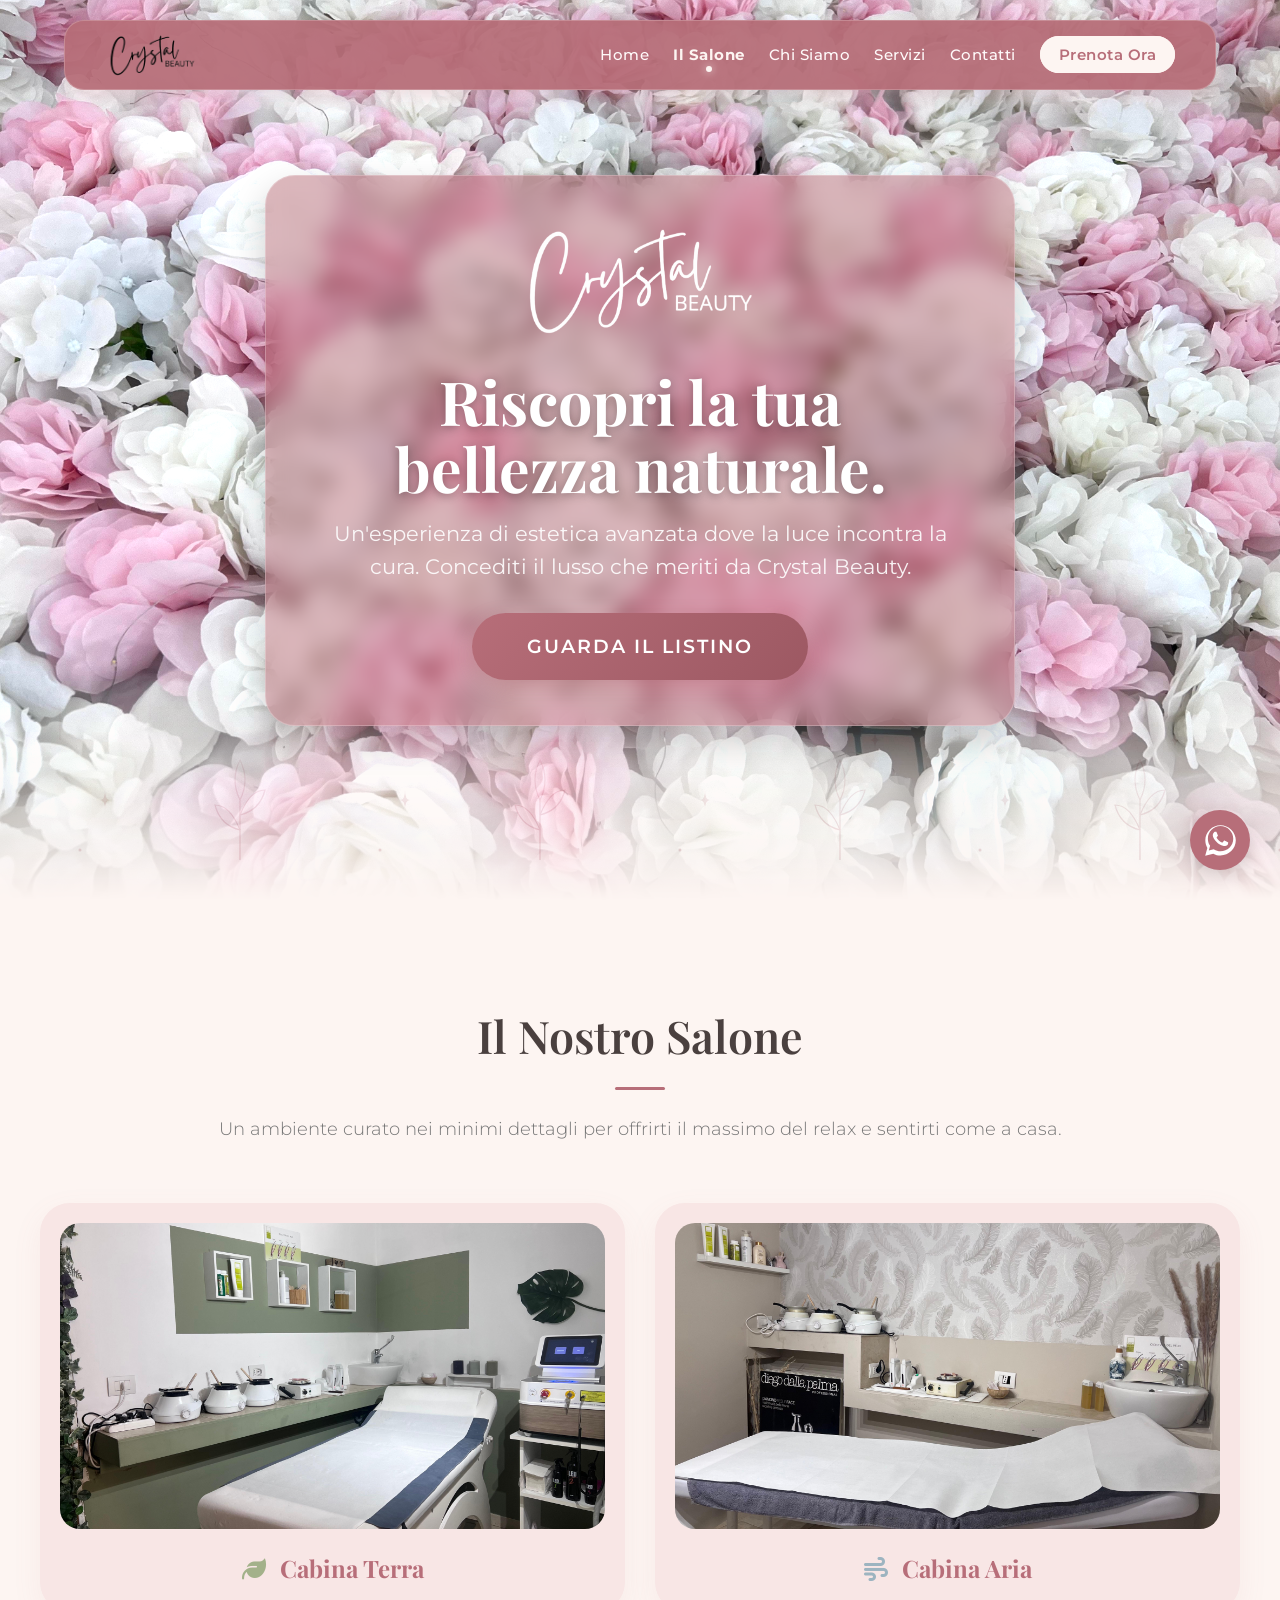
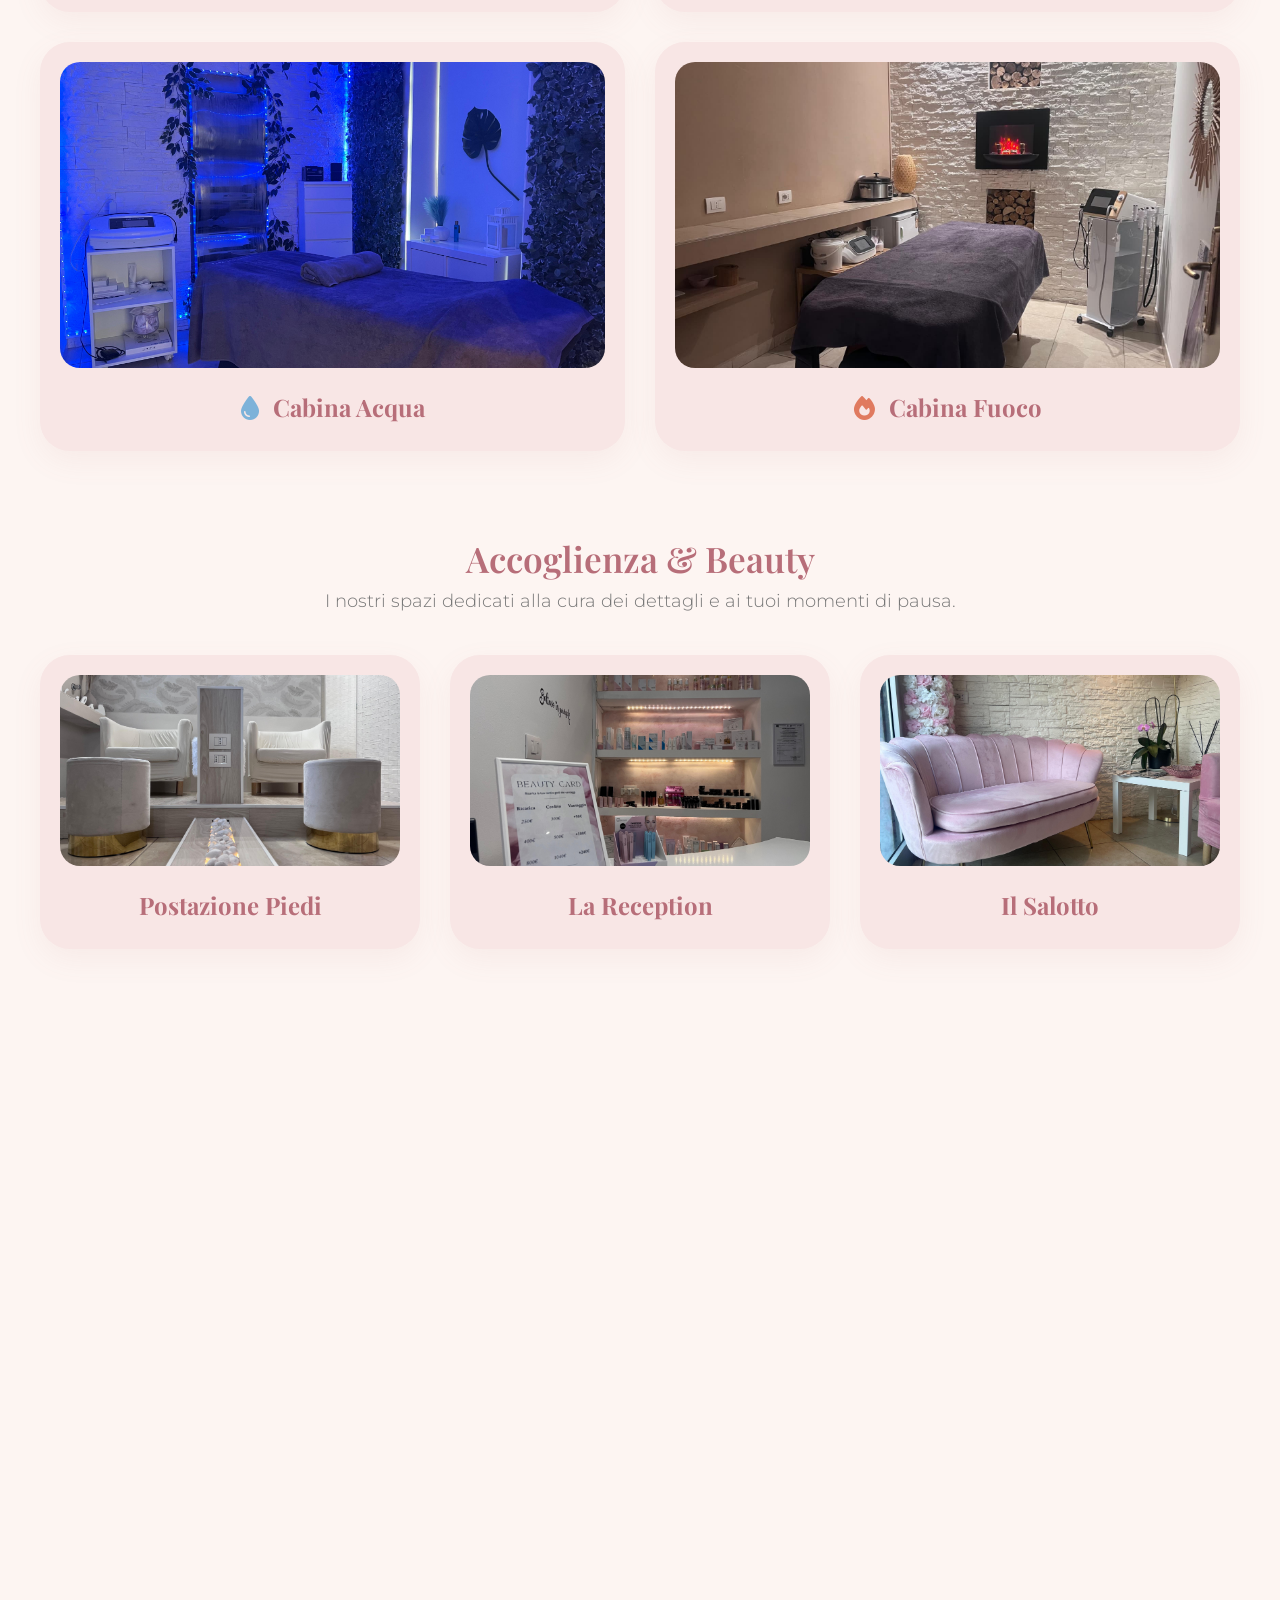
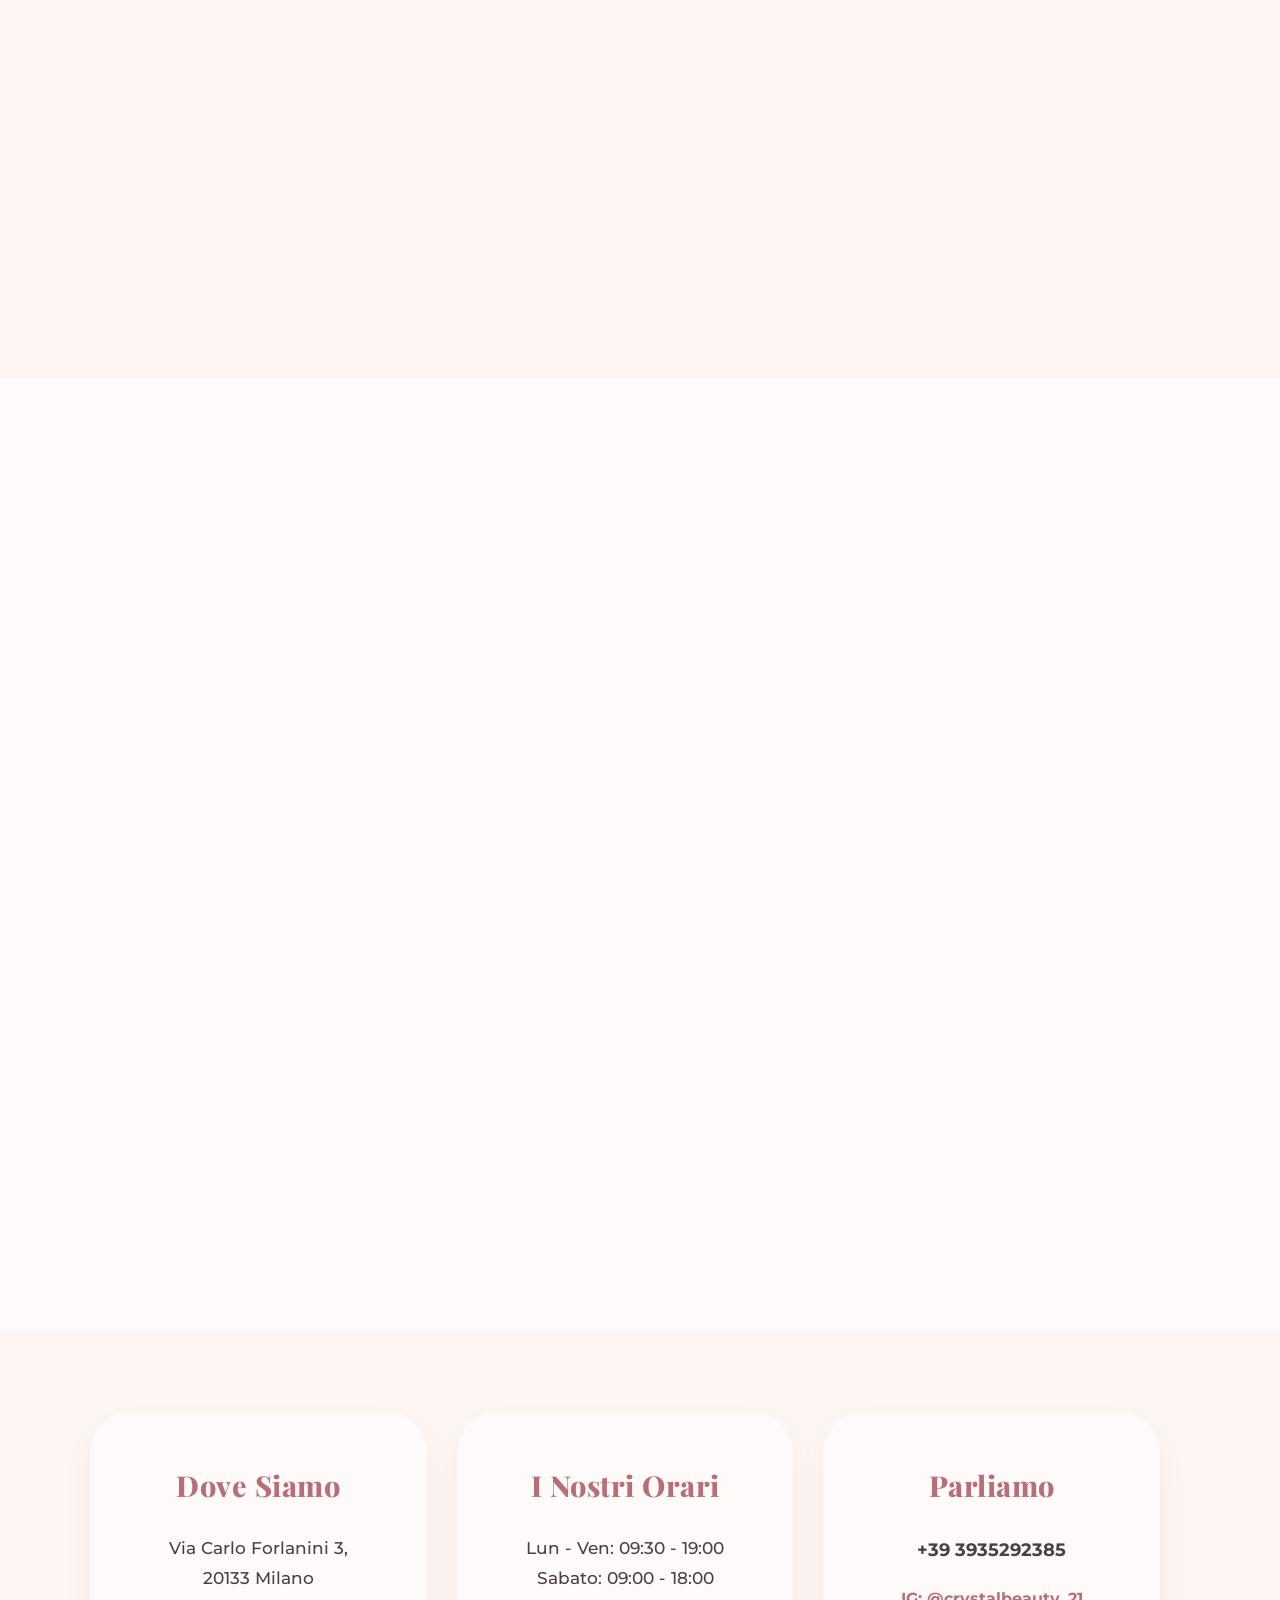
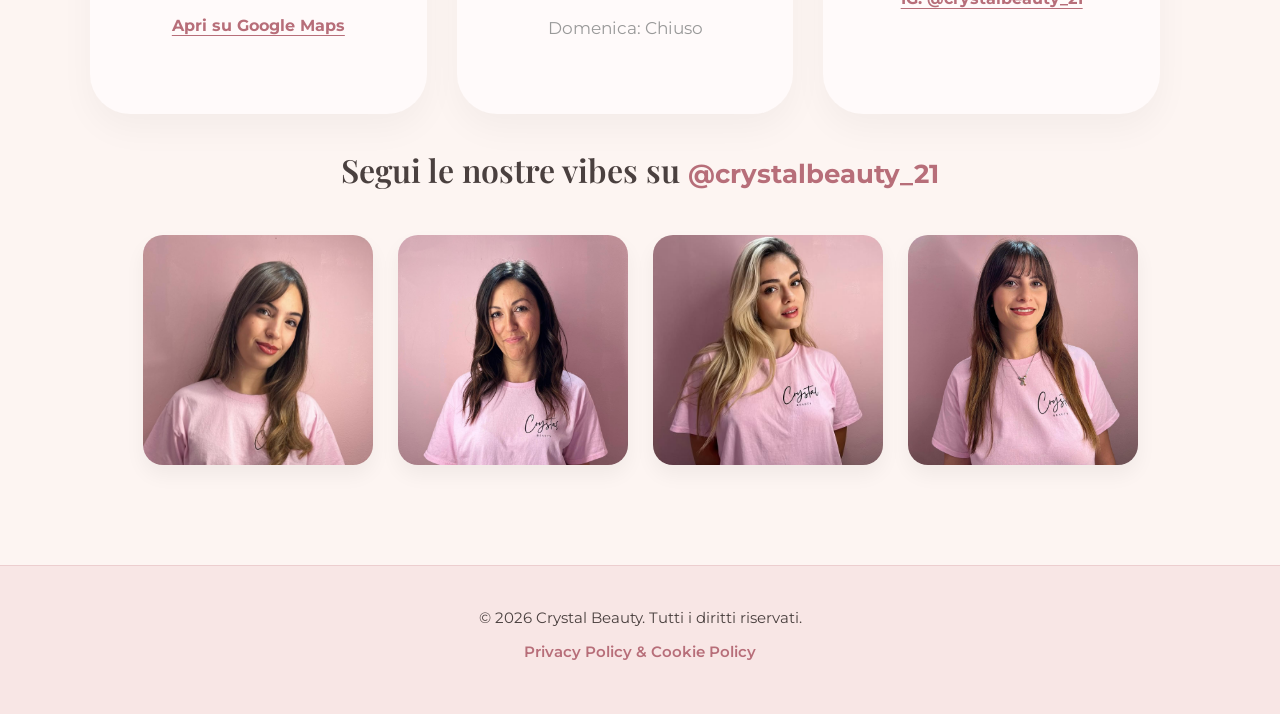
==== commit eb809599: "Update index.html" ====
--- a/index.html
+++ b/index.html
@@ -147,7 +147,7 @@
                     </div>
                     
                     <div class="team-card card-3" data-id="Yilena">
-                        <h4 class="card-name">Yilena</h4>
+                        <h4 class="card-name">Ylenia</h4>
                         <img src="img/chi siamo/yilena.jpg" alt="Yilena" loading="lazy">
                     </div>
 
@@ -1549,4 +1549,4 @@
 
 
 </body>
-</html>+</html>
